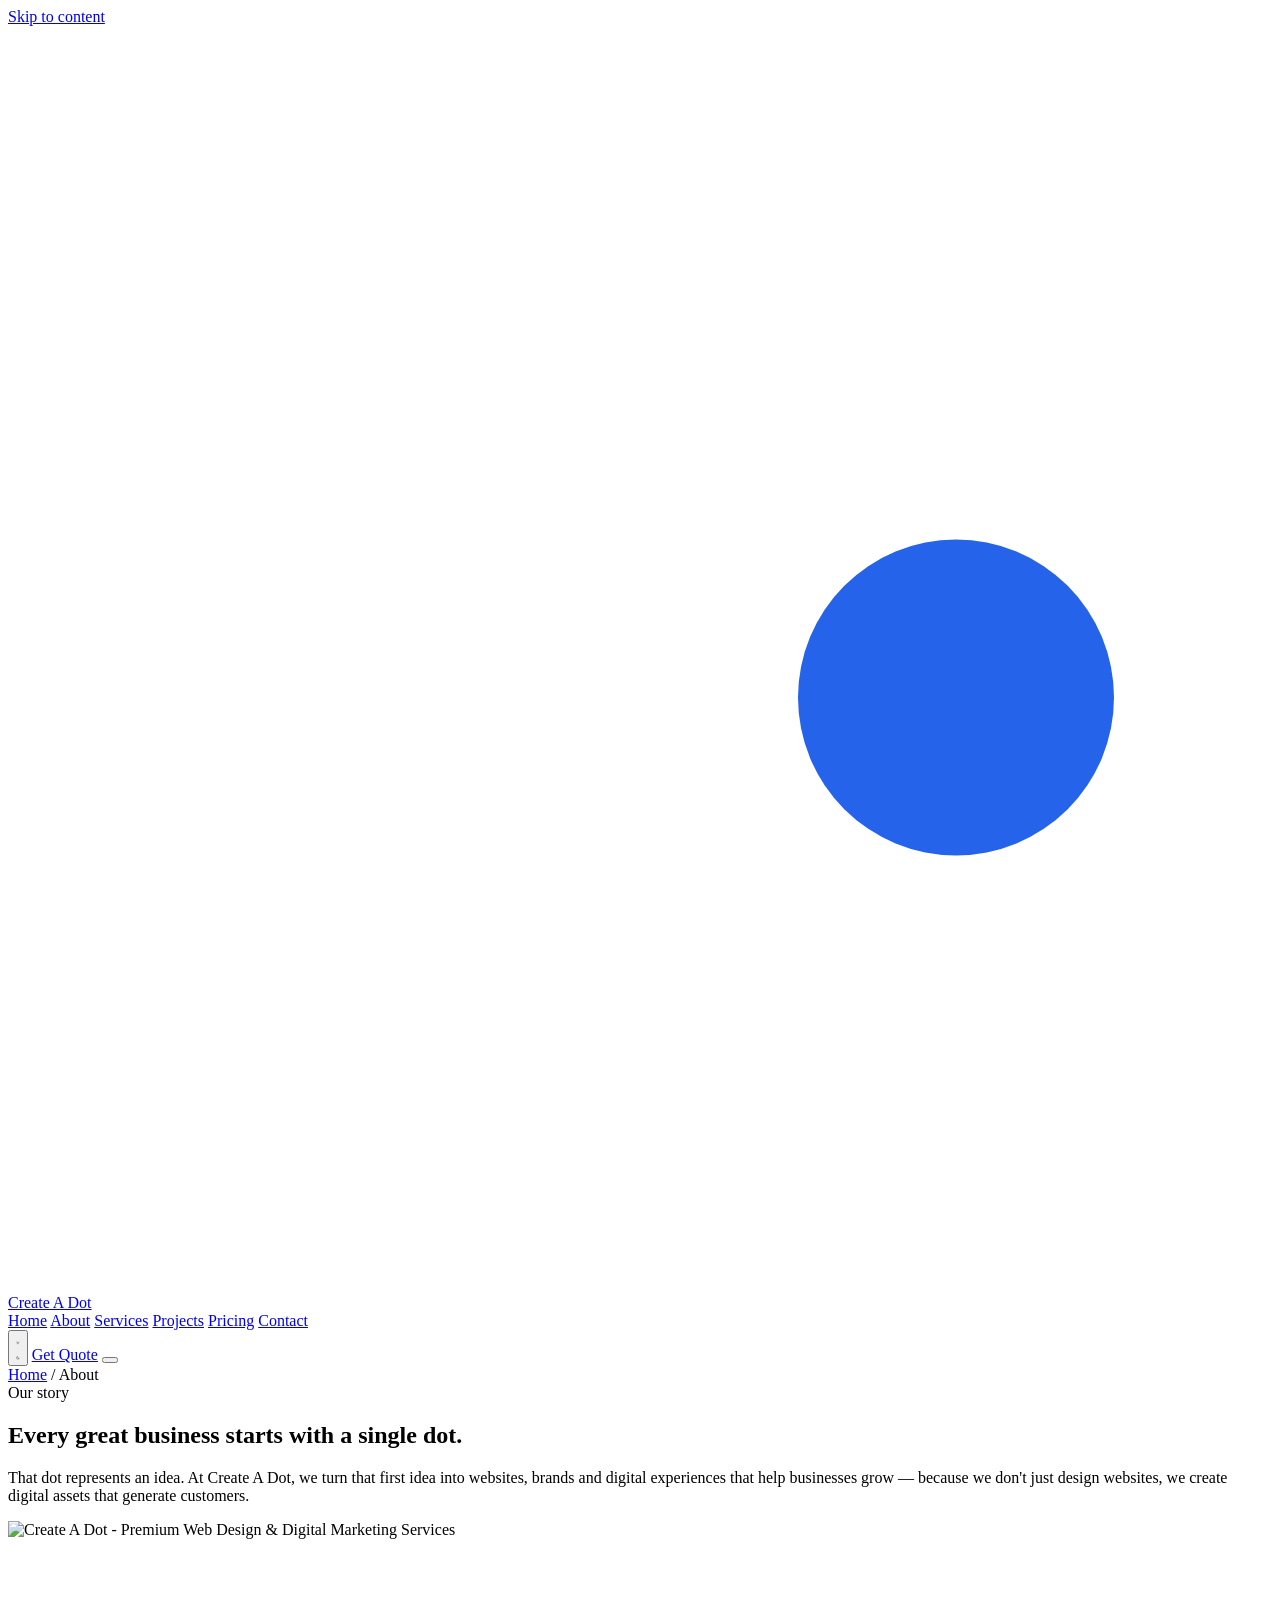
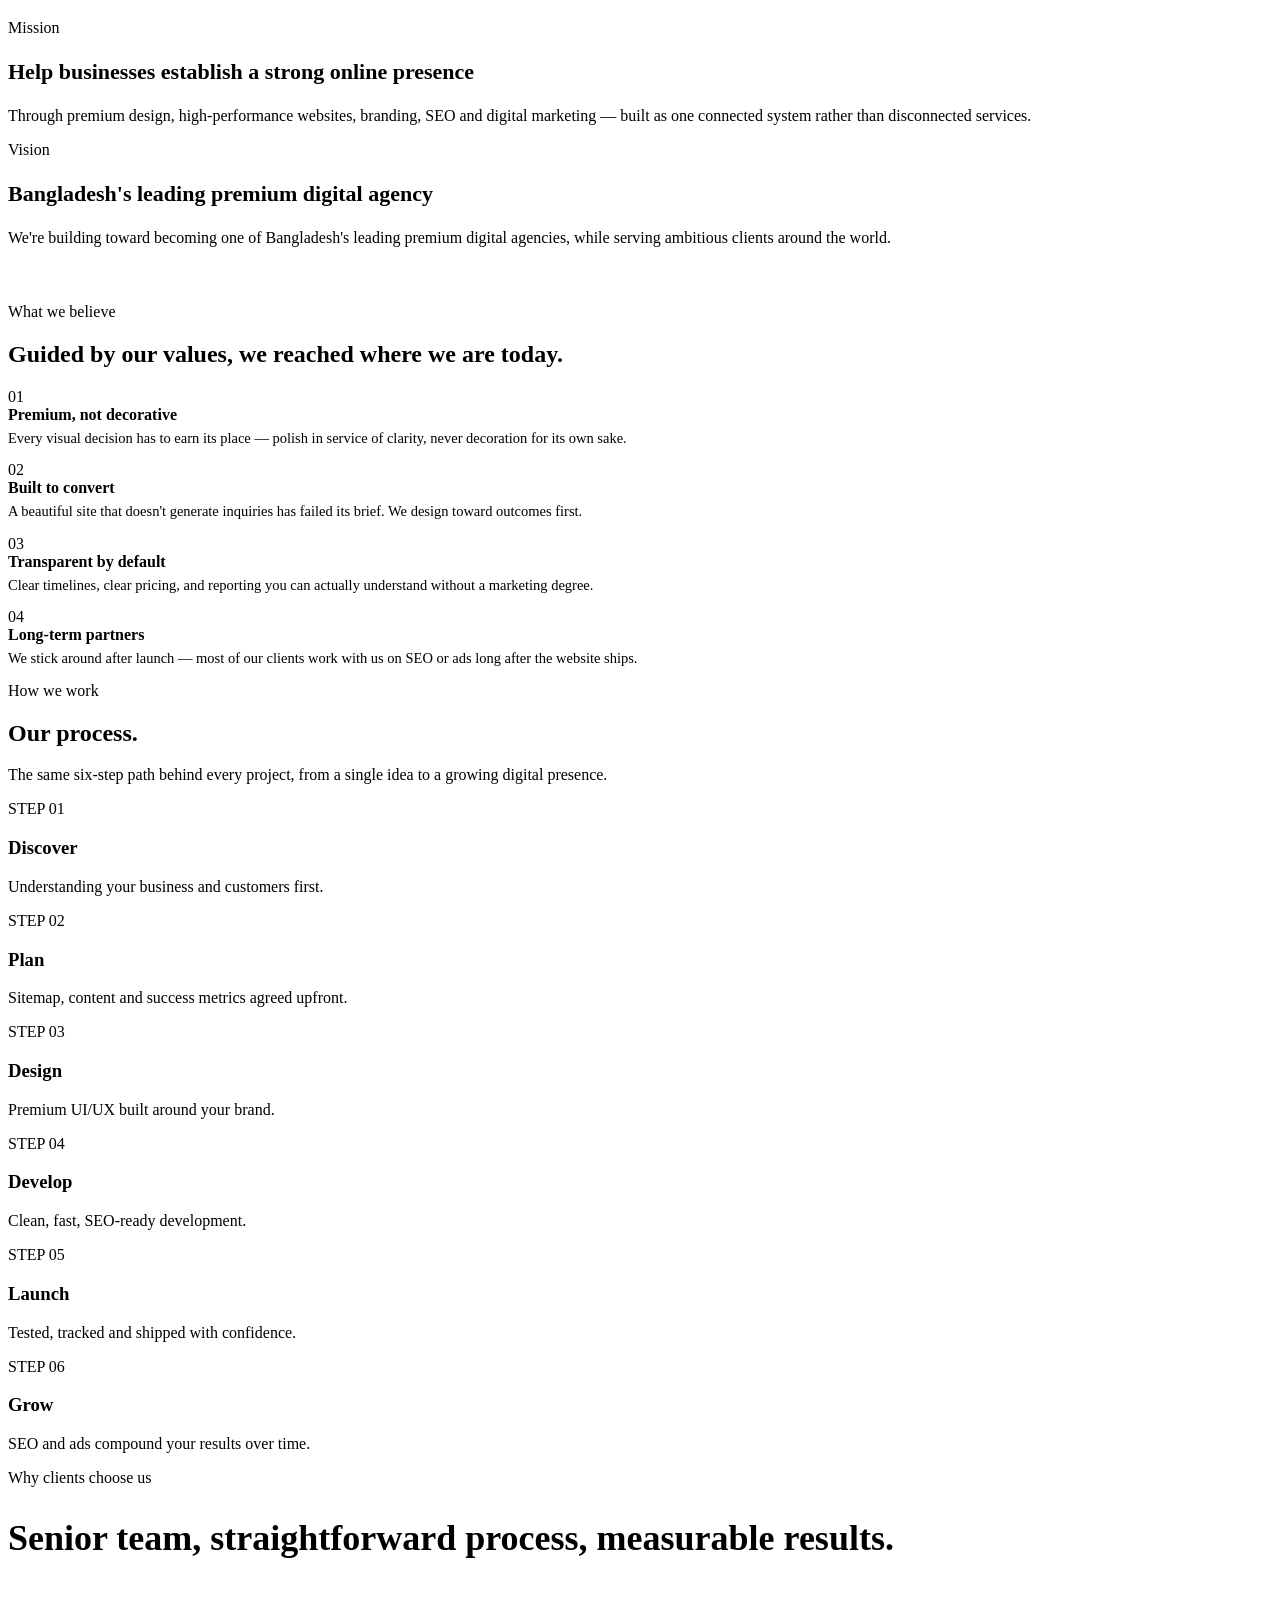
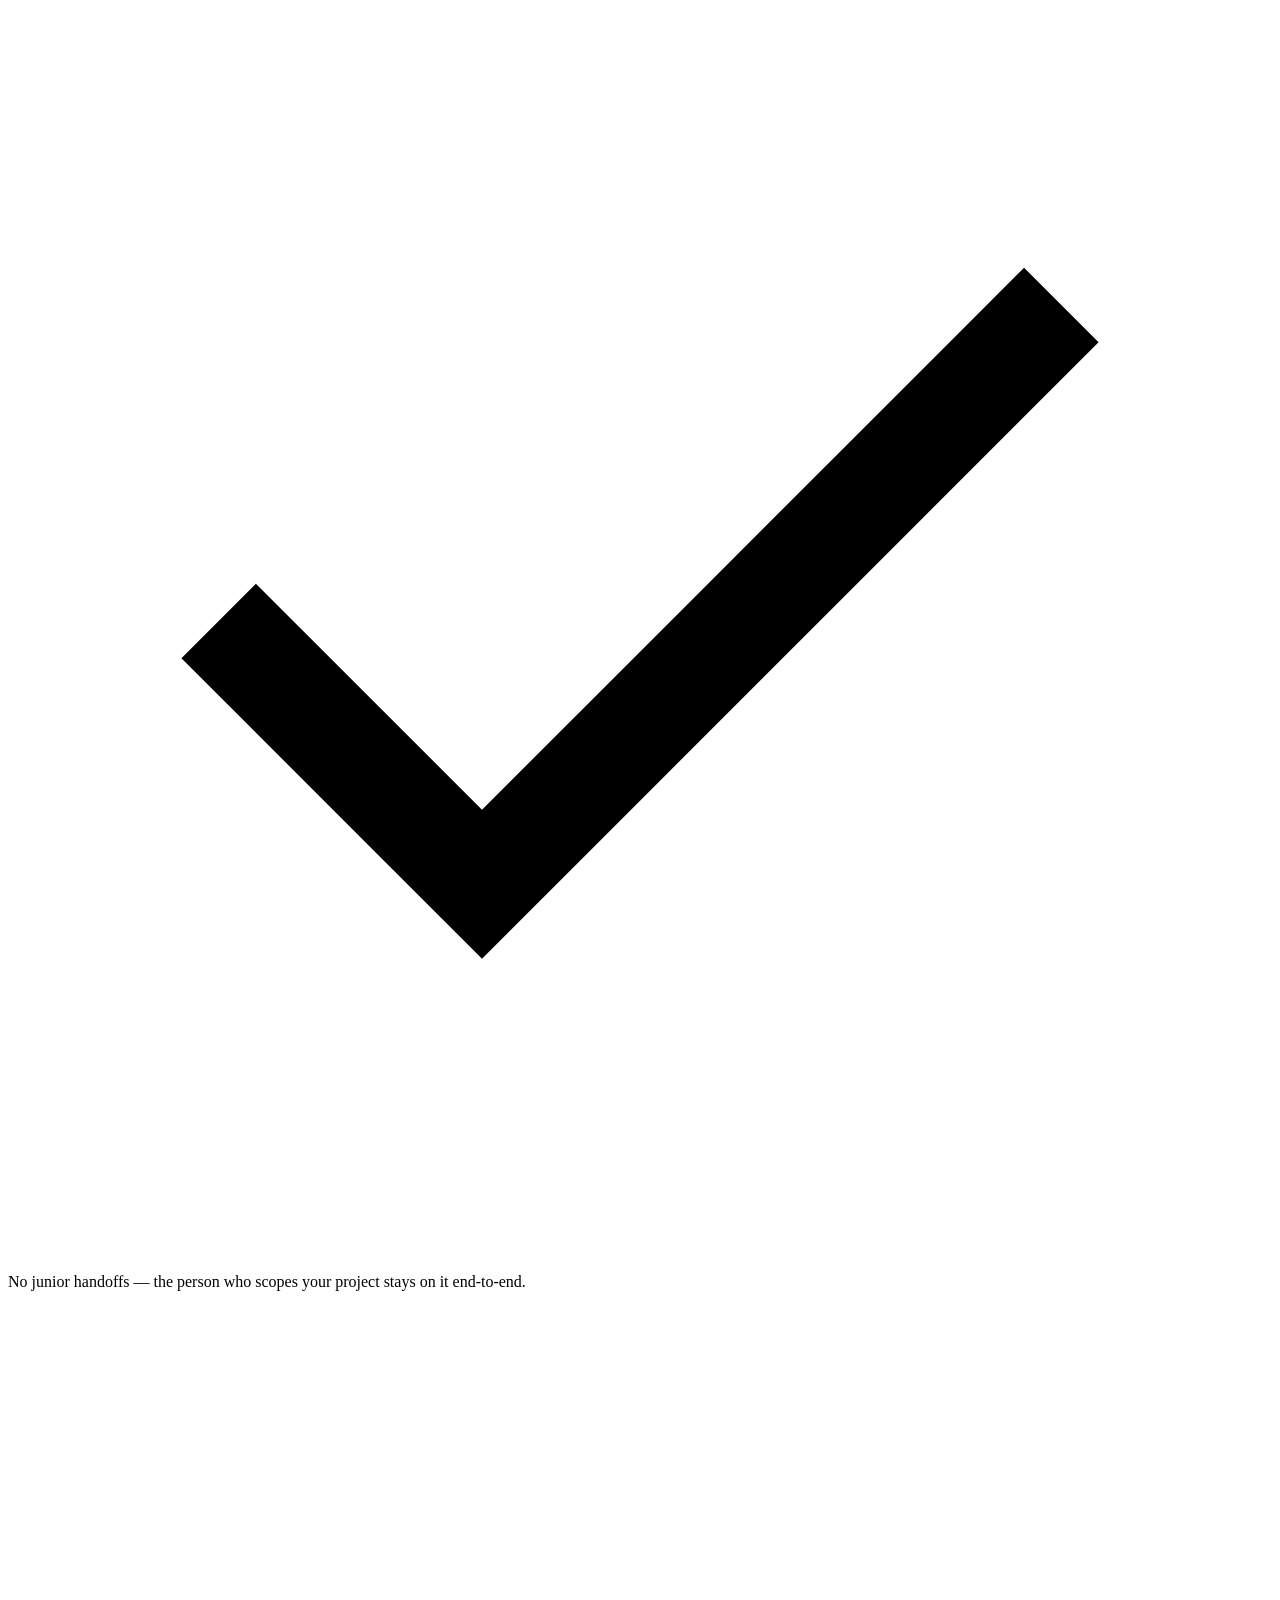
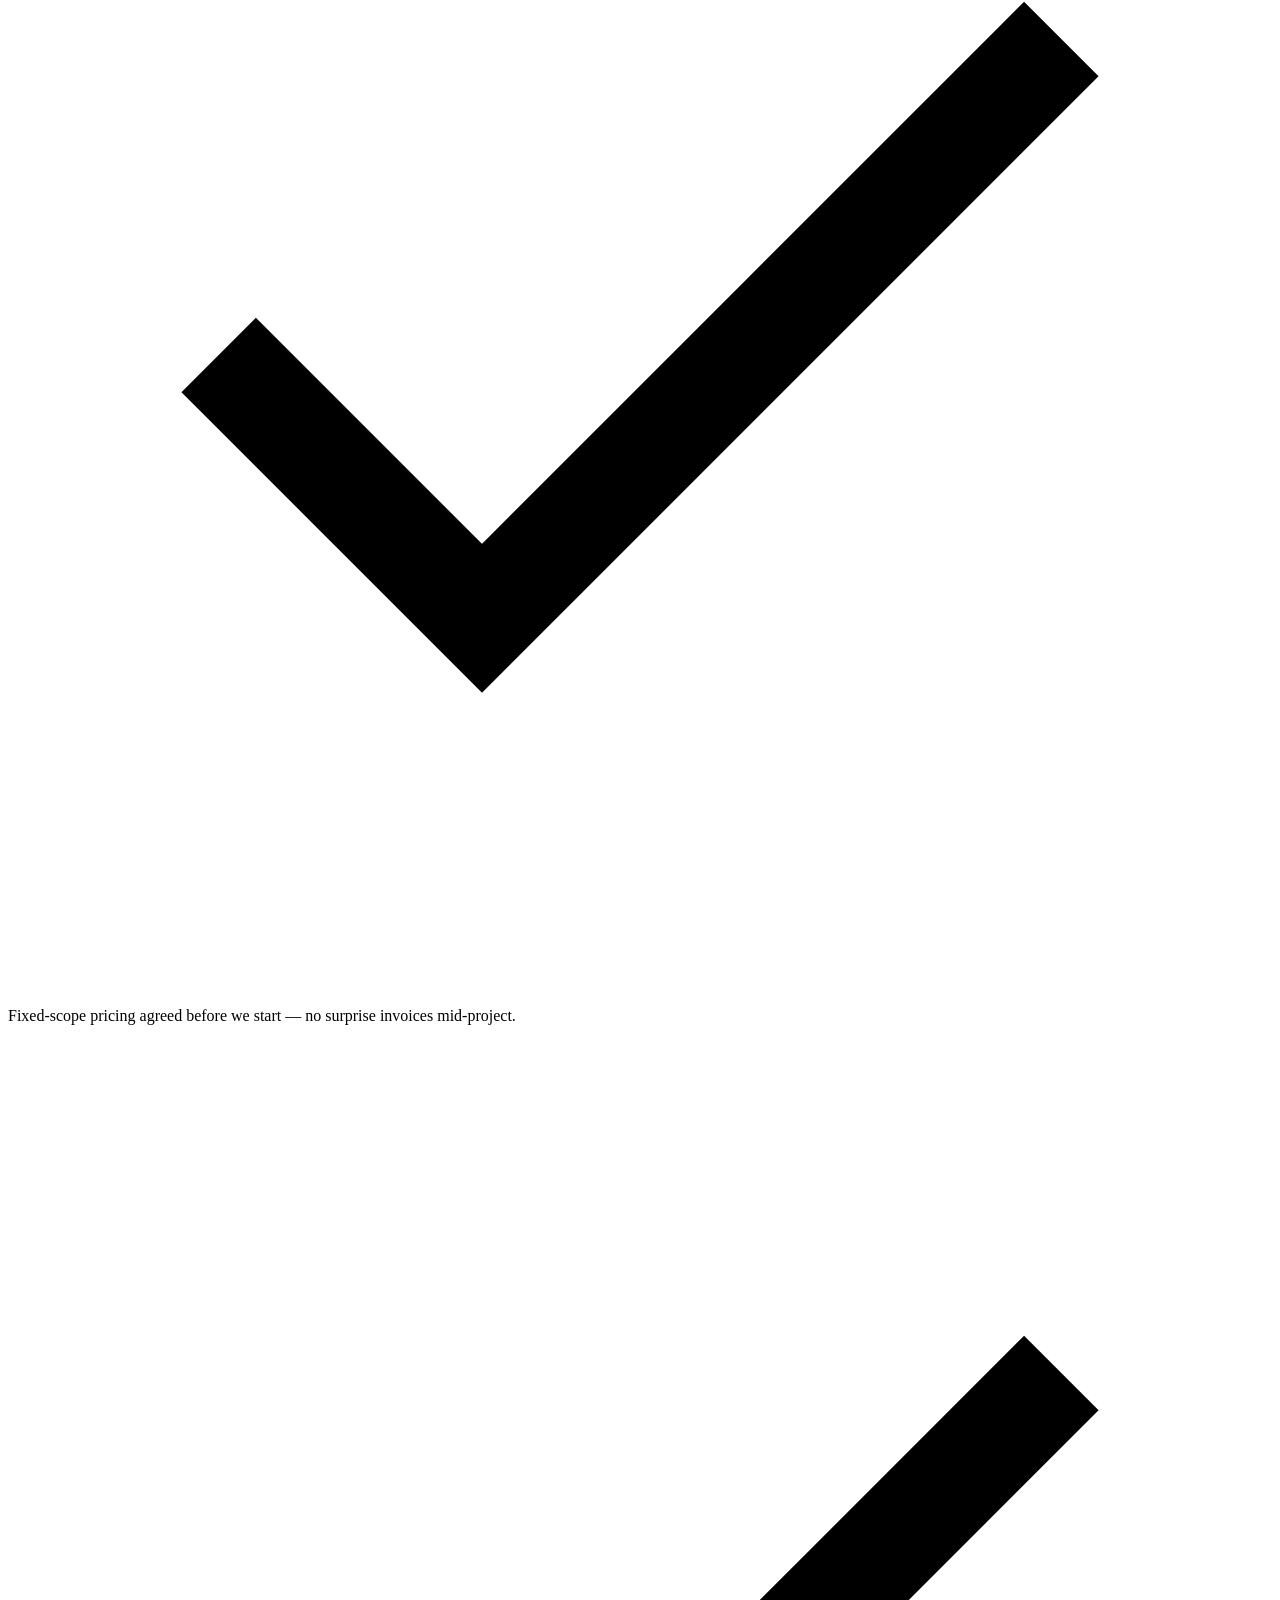
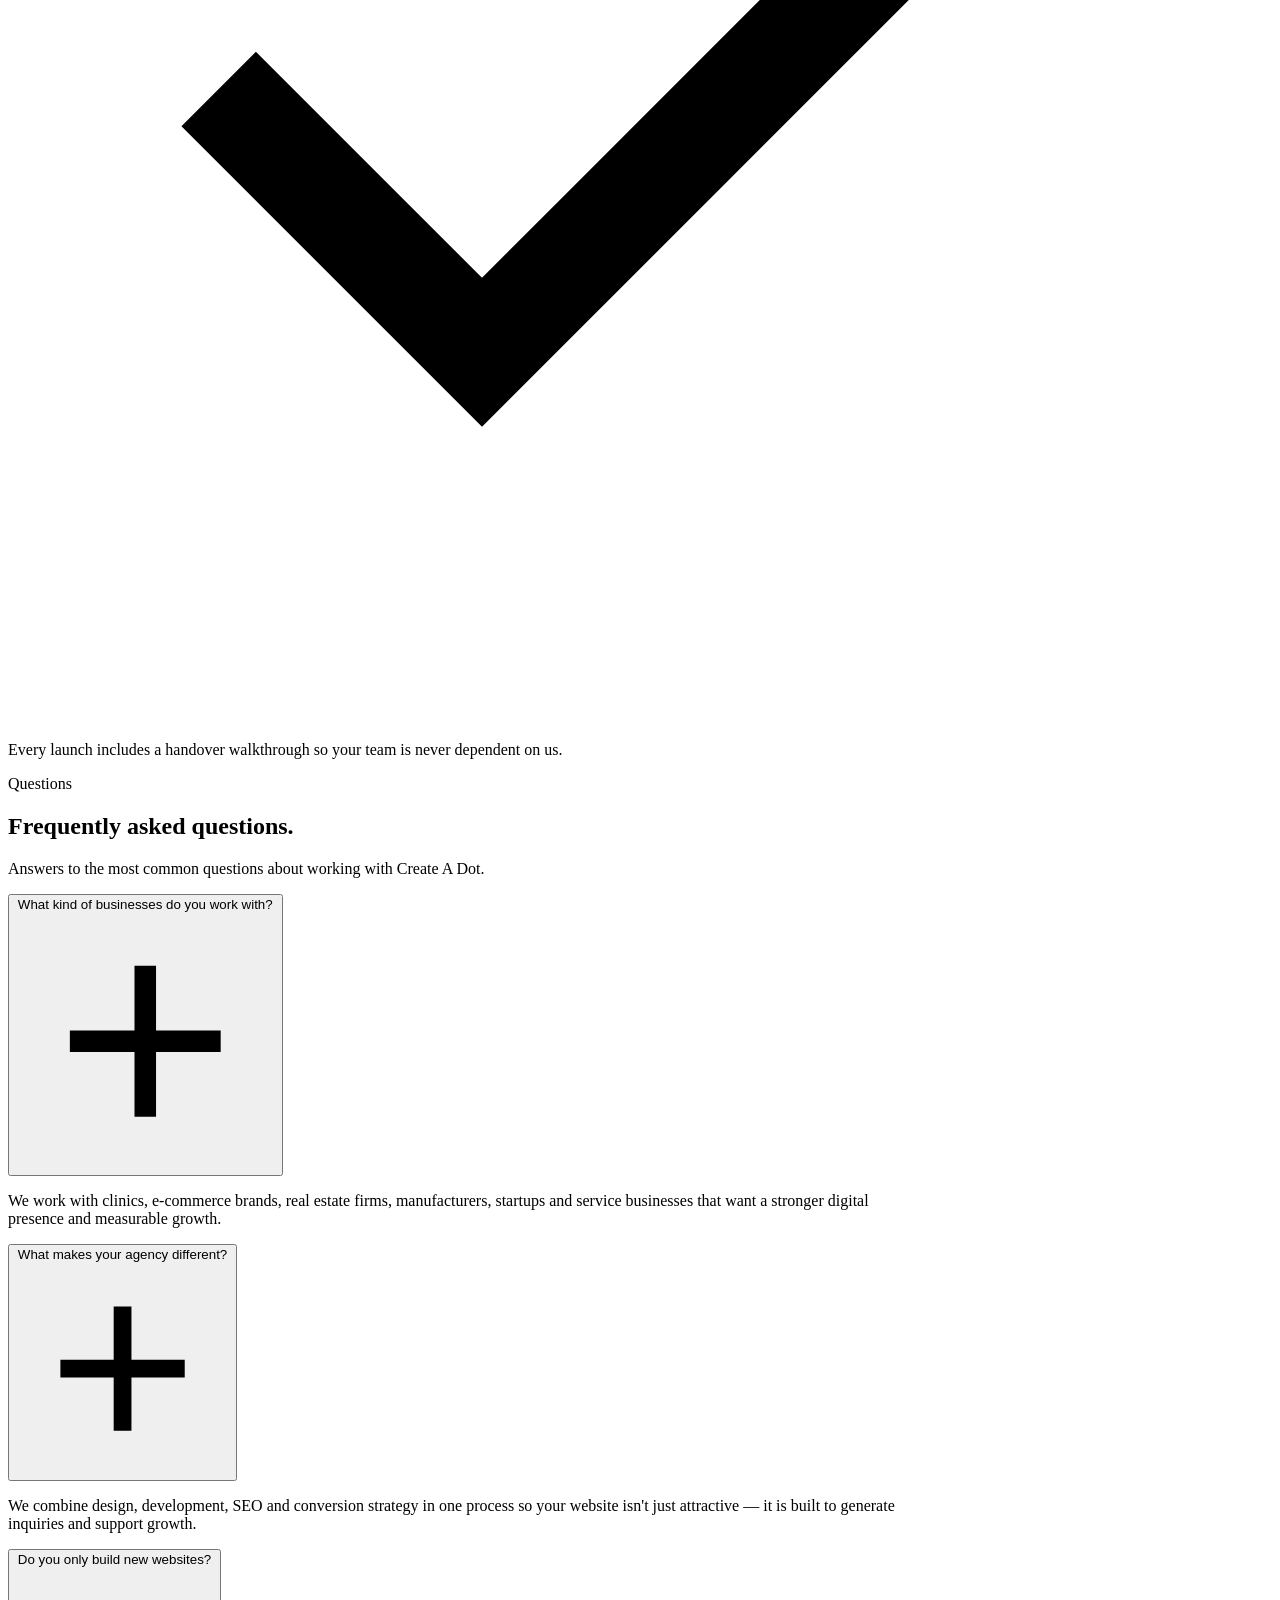
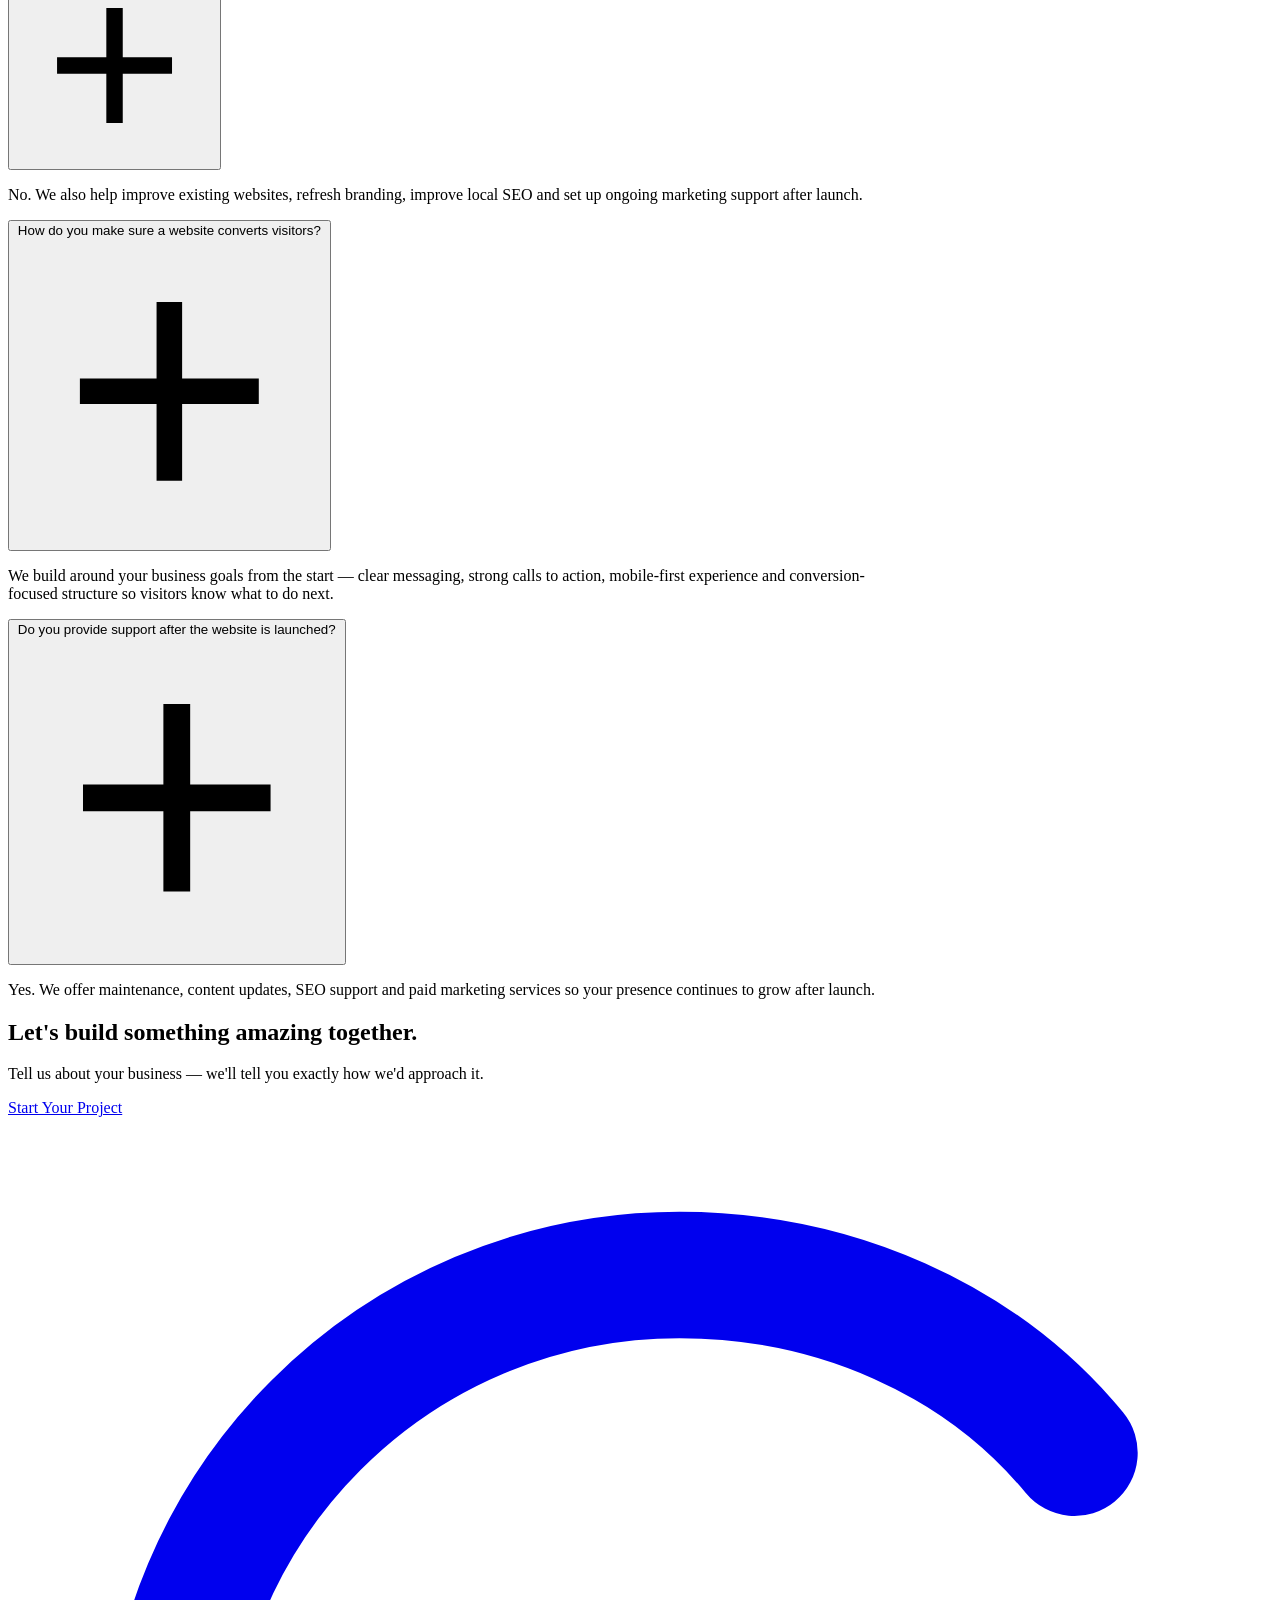
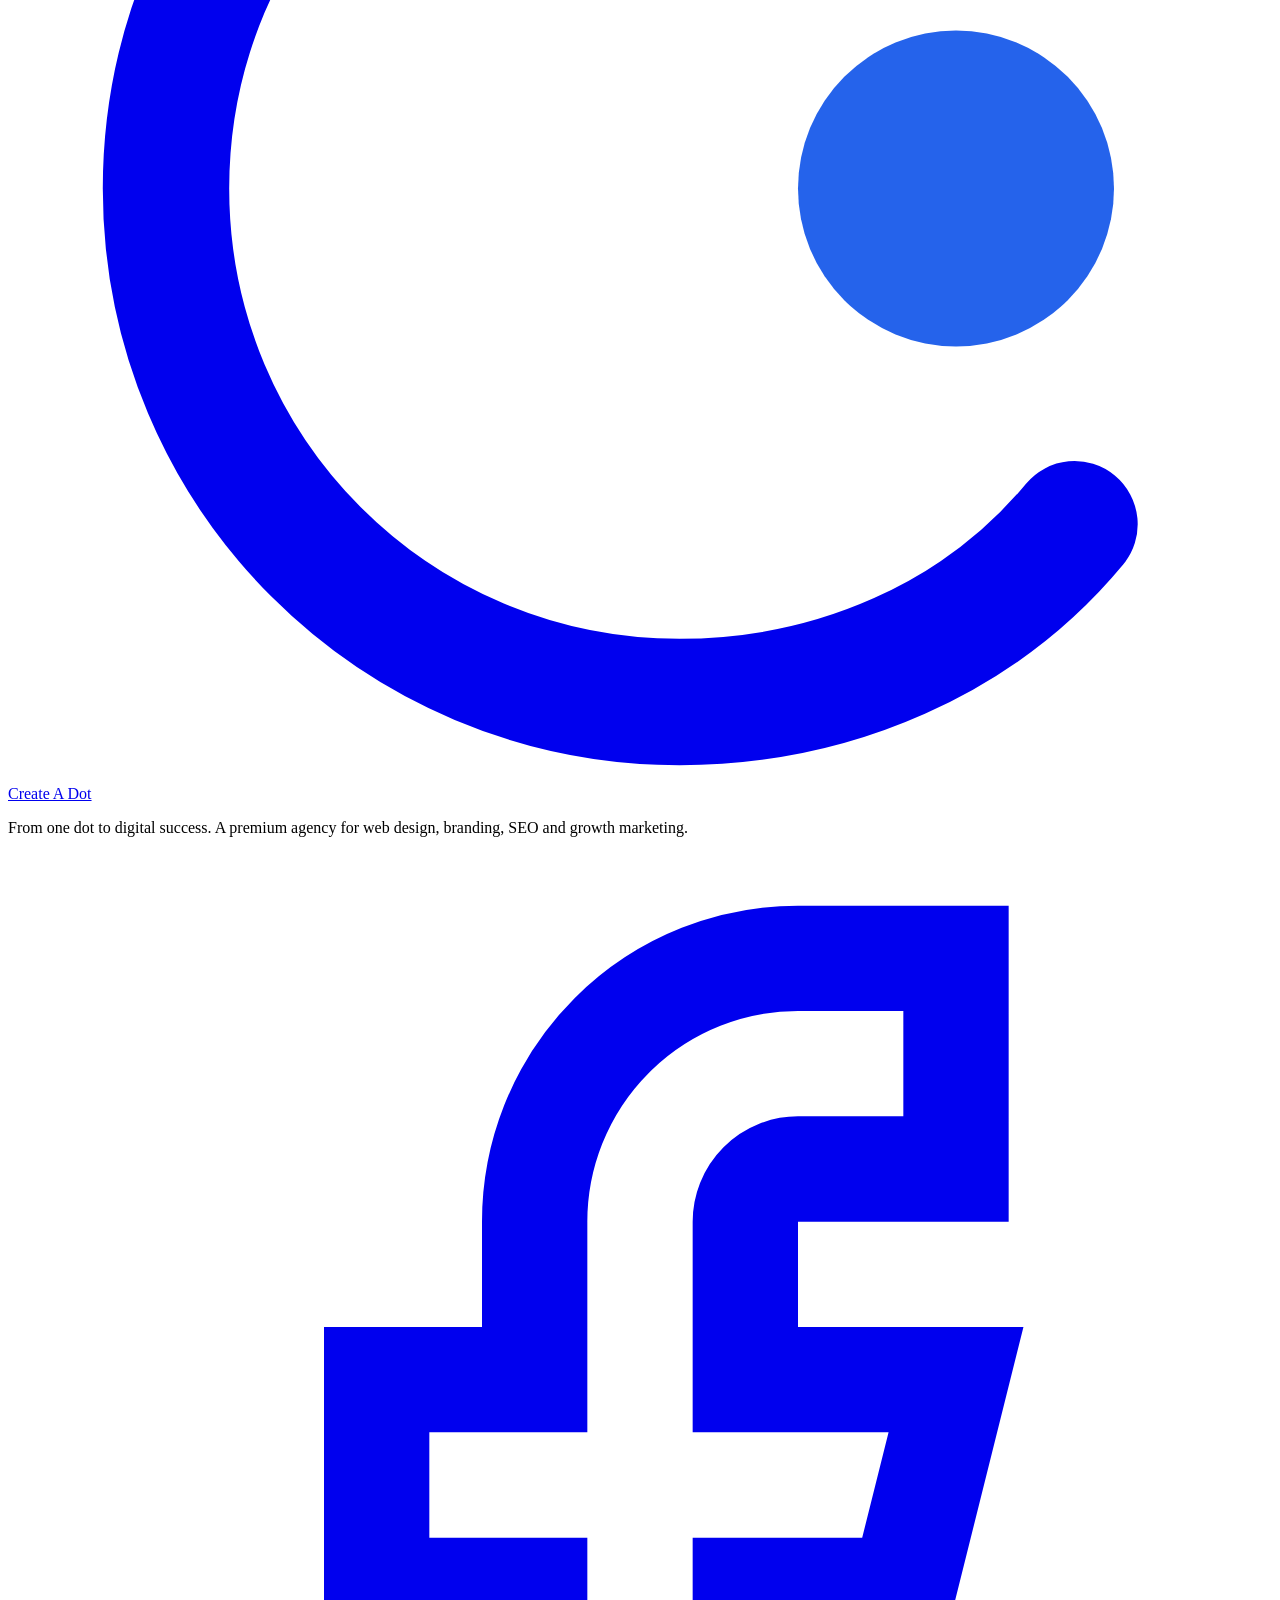
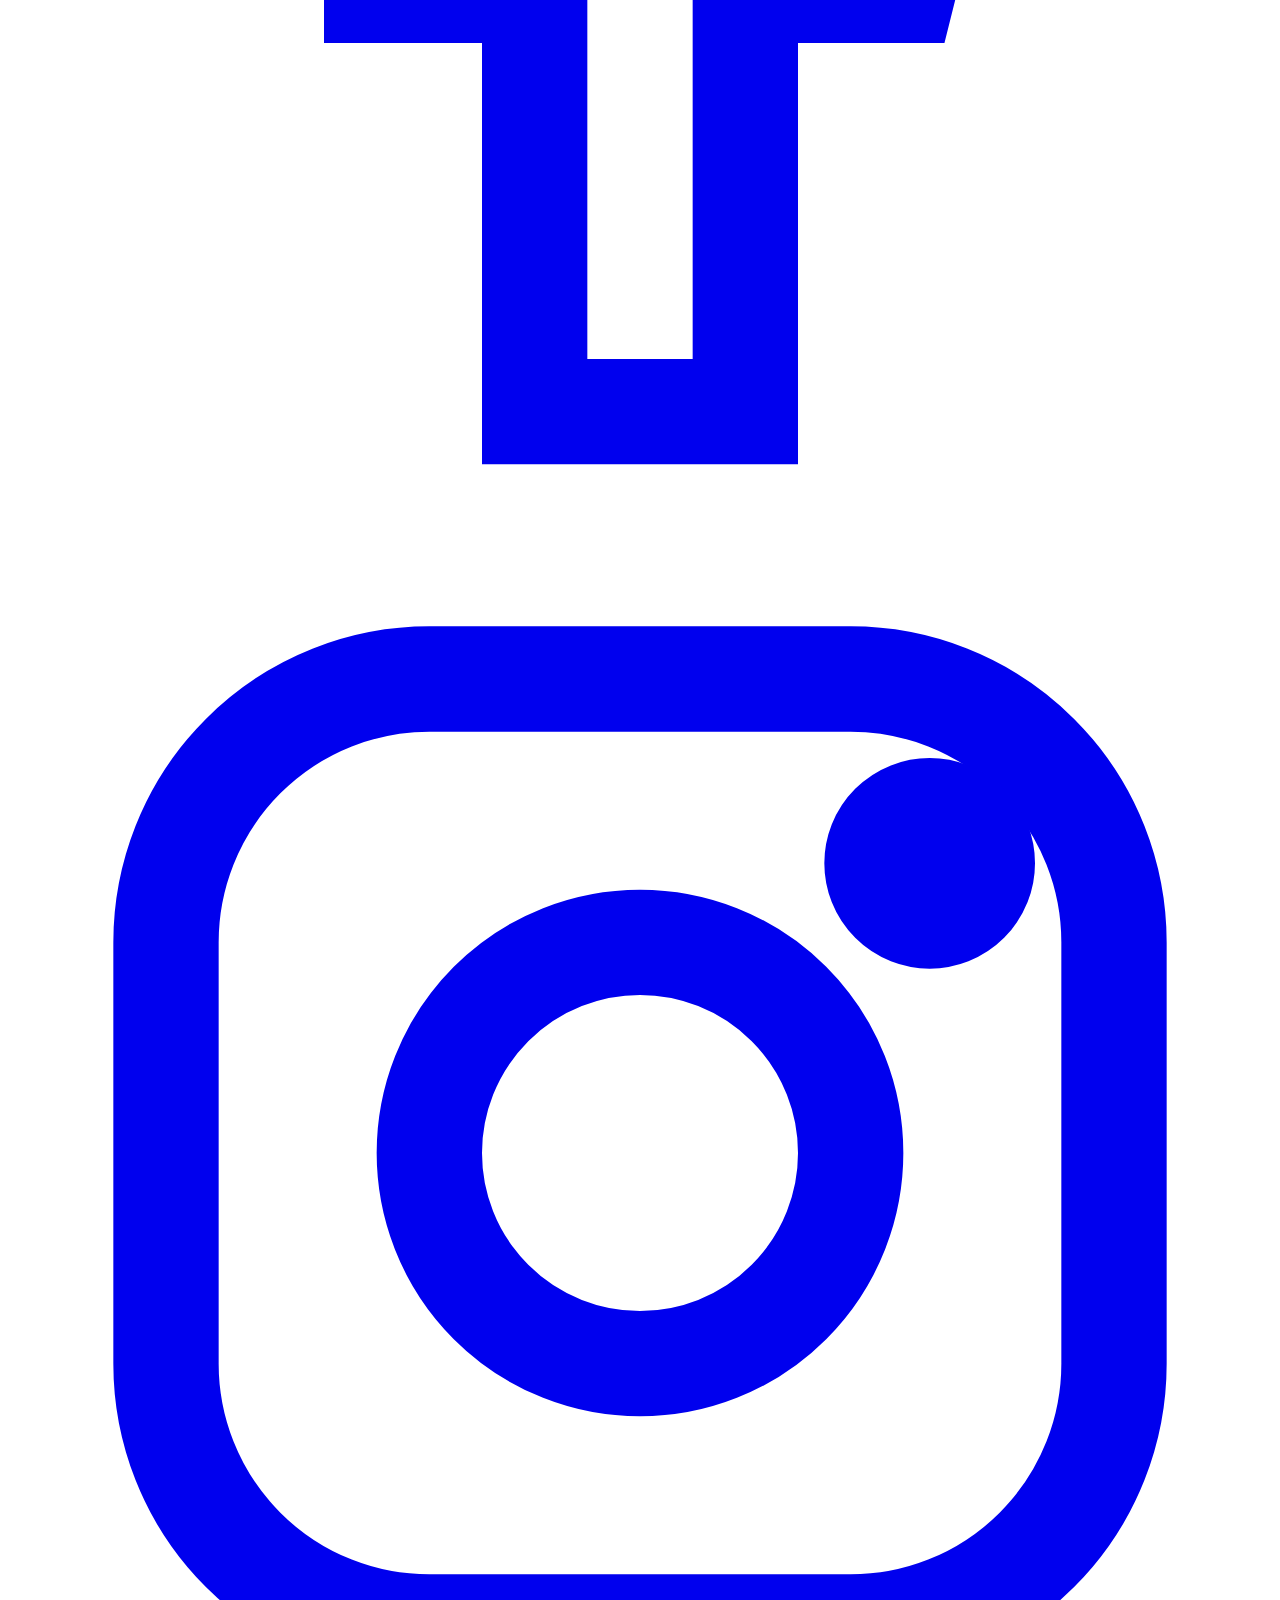
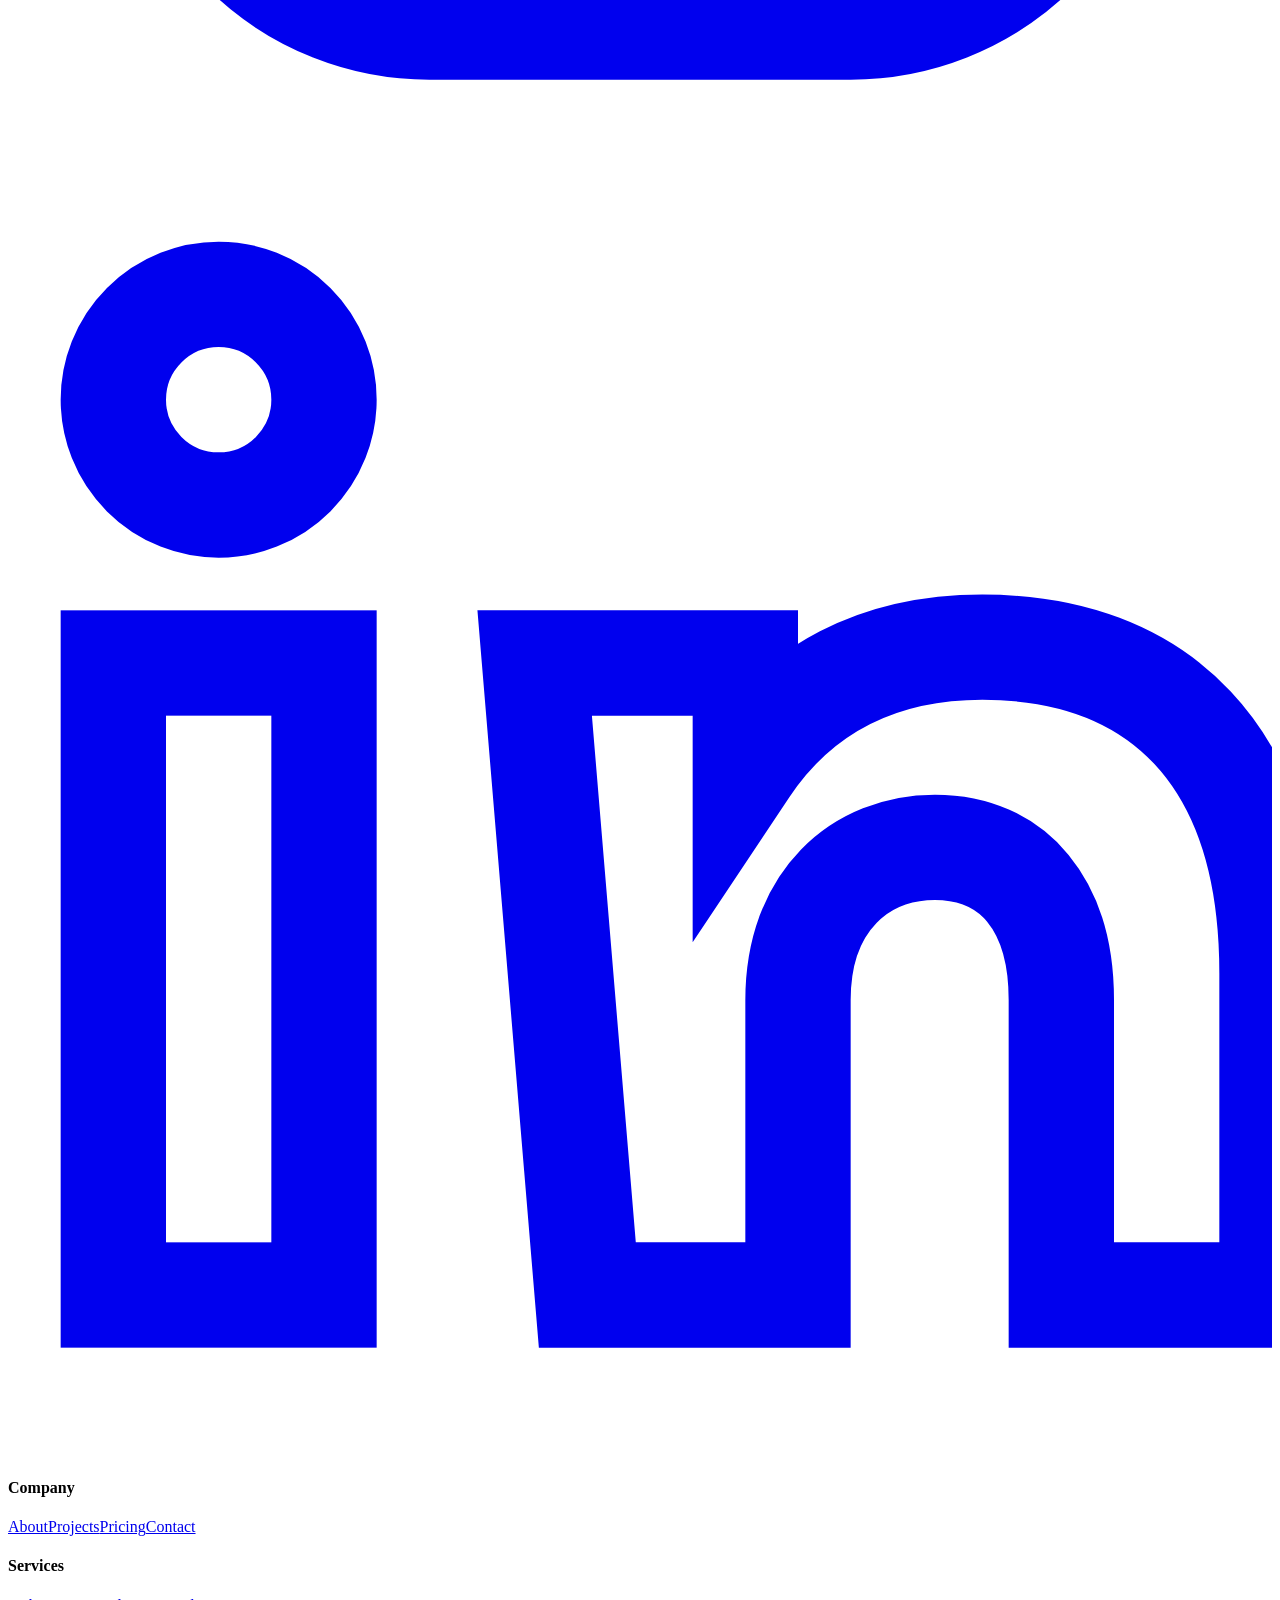
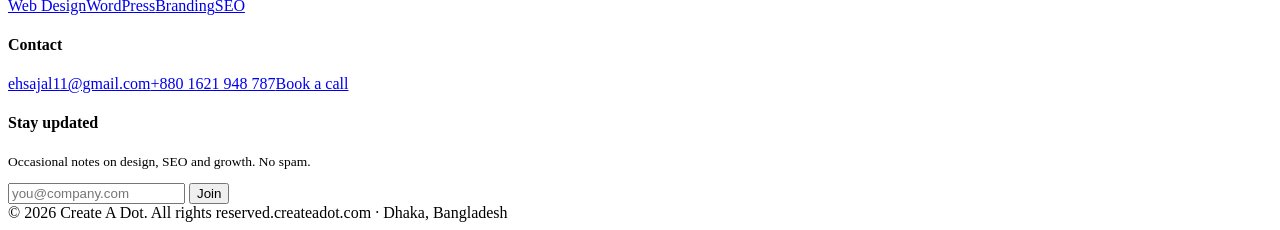
==== about/index.html @ 3727a518 "folder organization" ====
<!DOCTYPE html>
<html lang="en">
<head>

<!-- Google Tag Manager -->
<script>(function(w,d,s,l,i){w[l]=w[l]||[];w[l].push({'gtm.start':
new Date().getTime(),event:'gtm.js'});var f=d.getElementsByTagName(s)[0],
j=d.createElement(s),dl=l!='dataLayer'?'&l='+l:'';j.async=true;j.src=
'https://www.googletagmanager.com/gtm.js?id='+i+dl;f.parentNode.insertBefore(j,f);
})(window,document,'script','dataLayer','GTM-TJ8TQHGM');</script>
<!-- End Google Tag Manager -->

<meta charset="UTF-8">
<title>About Create A Dot | Premium Web Design & Digital Marketing Agency in Dhaka</title>
<meta name="description" content="Learn about Create A Dot, a premium web design and digital marketing agency in Dhaka offering WordPress development, branding, SEO and growth strategy.">
<meta name="keywords" content="web design agency in Dhaka, digital marketing agency, WordPress development, SEO services, branding agency, website design company">
<meta name="author" content="Create A Dot">
<meta name="robots" content="index, follow, max-snippet:-1, max-image-preview:large, max-video-preview:-1">
<meta name="viewport" content="width=device-width, initial-scale=1.0">
<link rel="canonical" href="https://createadot.com/about/">
<meta property="og:title" content="Create A Dot">
<meta property="og:site_name" content="Create A Dot">
<meta property="og:description" content="Website Design & Digital Marketing Agency">
<meta property="og:type" content="website">
<meta property="og:url" content="https://createadot.com/about/">
<meta property="og:image" content="https://createadot.com/img/about-us-hero-image.png">
<meta name="twitter:card" content="summary_large_image">
<meta name="twitter:title" content="About Create A Dot | Premium Web Design & Digital Marketing Agency in Dhaka">
<meta name="twitter:description" content="Create A Dot helps businesses in Dhaka and beyond grow with premium website design, SEO, branding and digital marketing services.">
<meta name="twitter:image" content="https://createadot.com/img/about-us-hero-image.png">
<link rel="preconnect" href="https://fonts.googleapis.com">
<link href="https://fonts.googleapis.com/css2?family=Manrope:wght@400;500;600;700;800&family=JetBrains+Mono:wght@400;500;600;700&display=swap" rel="stylesheet">
<link rel="stylesheet" href="css/style.css">
<link rel="icon" type="image/png" href="favicon.png">

<!-- Google tag (gtag.js) -->
<script async src="https://www.googletagmanager.com/gtag/js?id=G-CE81KQK6TG"></script>
<script>
  window.dataLayer = window.dataLayer || [];
  function gtag(){dataLayer.push(arguments);}
  gtag('js', new Date());

  gtag('config', 'G-CE81KQK6TG');
</script>

<script type="application/ld+json">
{
  "@context": "https://schema.org",
  "@type": "LocalBusiness",
  "name": "Create A Dot",
  "description": "Professional website design and digital marketing services in Dhaka, Bangladesh",
  "url": "https://createadot.com/about/",
  "logo":"https://createadot.com/favicon.png",
  "telephone": "+8801621948787",
  "address": {
    "@type": "PostalAddress",
    "streetAddress": "Dhaka",
    "addressLocality": "Dhaka",
    "addressRegion": "Dhaka",
    "postalCode": "1000",
    "addressCountry": "BD"
  },
  "areaServed": [
    {
      "@type": "City",
      "name": "Dhaka"
    },
    {
      "@type": "Country",
      "name": "Bangladesh"
    },
    {
      "@type": "Country",
      "name": "Worldwide"
    }
  ],
  "priceRange": "৳20000-৳500000",
  "image": "https://createadot.com/img/about-us-hero-image.png",
  "sameAs": [
    "https://www.facebook.com/createadot",
    "https://www.instagram.com/create.a.dot/",
    "https://www.linkedin.com/company/createadot"
  ],
  "service": [
    {
      "@type": "Service",
      "name": "Website Design Services",
      "description": "Professional custom and WordPress website design"
    },
    {
      "@type": "Service",
      "name": "Digital Marketing Services",
      "description": "SEO, Google Ads, and digital strategy"
    },
    {
      "@type": "Service",
      "name": "WordPress Development",
      "description": "Fast, SEO-friendly WordPress website development"
    }
  ]
}
</script>
</head>
<body>

<!-- Google Tag Manager (noscript) -->
<noscript><iframe src="https://www.googletagmanager.com/ns.html?id=GTM-TJ8TQHGM"
height="0" width="0" style="display:none;visibility:hidden"></iframe></noscript>
<!-- End Google Tag Manager (noscript) -->

<a href="#main" class="skip-link">Skip to content</a>

<header class="navbar">
  <div class="container nav-inner">
    <a href="https://createadot.com/" class="brand">
      <svg class="brand-mark" viewBox="0 0 32 32" fill="none" xmlns="http://www.w3.org/2000/svg" aria-hidden="true">
        <path d="M27 8.5C24.6 5.6 20.9 4 17 4 9.8 4 4 9.8 4 17s5.8 13 13 13c3.9 0 7.6-1.6 10-4.5"  stroke-width="3.2" stroke-linecap="round"/>
        <circle cx="24" cy="17" r="4" fill="#2563EB"/>
      </svg>
      Create A Dot
    </a>
    <nav class="nav-links" aria-label="Primary">
      <a href="https://createadot.com/">Home</a>
      <a href="https://createadot.com/about/">About</a>
      <a href="https://createadot.com/services/">Services</a>
      <a href="https://createadot.com/projects/">Projects</a>
      <a href="https://createadot.com/pricing/">Pricing</a>
      <a href="https://createadot.com/contact/">Contact</a>
    </nav>
    <div class="nav-right">
      <button class="theme-toggle" aria-label="Toggle dark mode">
        <svg class="icon-sun" viewBox="0 0 24 24" fill="none" stroke="currentColor" stroke-width="2"><circle cx="12" cy="12" r="4"/><path d="M12 2v2M12 20v2M4.9 4.9l1.4 1.4M17.7 17.7l1.4 1.4M2 12h2M20 12h2M4.9 19.1l1.4-1.4M17.7 6.3l1.4-1.4"/></svg>
        <svg class="icon-moon" viewBox="0 0 24 24" fill="none" stroke="currentColor" stroke-width="2"><path d="M21 12.8A9 9 0 1111.2 3a7 7 0 009.8 9.8z"/></svg>
      </button>
      <a href="https://wa.me/01621948787?text=Hi%2C%20I%20would%20like%20to%20get%20a%20quote%20for%20your%20services." target="_blank" class="btn btn-primary btn-sm">Get Quote</a>
      <button class="nav-toggle" aria-label="Menu" aria-expanded="false"><span></span></button>
    </div>
  </div>
</header>

<main id="main">

  <!-- ============ HERO ============ -->
  <section class="hero">
    <div class="container hero-grid">
      <div class="reveal">
        <div class="breadcrumb reveal"><a href="https://createadot.com/">Home</a> / About</div>
        <span class="eyebrow">Our story</span>
        <h1 class="mt-16">Every great business starts with <span style="color: var(--blue);">a single dot.</span></h1>
        <p class="lede">That dot represents an idea. At Create A Dot, we turn that first idea into websites, brands and digital experiences that help businesses grow — because we don't just design websites, we create digital assets that generate customers.</p>

        
        <!--<div class="hero-cta">
          <a href="https://createadot.com/contact/" class="btn btn-primary">Get Free Consultation</a>
          <a href="https://createadot.com/projects/" class="btn btn-outline">View Portfolio</a>
        </div>-->
        <!--<p class="hero-note">// 60+ projects shipped · avg. project value ৳20,000–৳50,000+</p>-->
      </div>
      <div class="reveal dot-hero-canvas">
        <img src="img/about-us-hero-image.png" alt="Create A Dot - Premium Web Design & Digital Marketing Services" loading="lazy">
      </div>
    </div>
  </section>


  <section class="section" style="background: var(--gray-light); padding: 40px 0; border-radius: var(--radius-md); margin-top: 40px;">
    <div class="container">
      <div class="grid grid-2" style="gap:40px;">
        <div class="card reveal">
          <span class="eyebrow">Mission</span>
          <h3 class="mt-16" style="font-size:22px;">Help businesses establish a strong online presence</h3>
          <p class="mt-16">Through premium design, high-performance websites, branding, SEO and digital marketing — built as one connected system rather than disconnected services.</p>
        </div>
        <div class="card reveal">
          <span class="eyebrow">Vision</span>
          <h3 class="mt-16" style="font-size:22px;">Bangladesh's leading premium digital agency</h3>
          <p class="mt-16">We're building toward becoming one of Bangladesh's leading premium digital agencies, while serving ambitious clients around the world.</p>
        </div>
      </div>
    </div>
  </section>

  <section class="section">
    <div class="container">
      <div class="grid grid-2" style="gap:50px; align-items:center;">
      <div class="section-head reveal">
        <span class="eyebrow">What we believe</span>
        <h2>Guided by our values, we reached where we are today.</h2>
      </div>
      <div class="reveal">
        <div class="value-row"><span class="value-num">01</span><div><h4 style="margin:0; font-size:16px;">Premium, not decorative</h4><p style="margin-top:6px; color:var(--text-soft); font-size:14.5px;">Every visual decision has to earn its place — polish in service of clarity, never decoration for its own sake.</p></div></div>
        <div class="value-row"><span class="value-num">02</span><div><h4 style="margin:0; font-size:16px;">Built to convert</h4><p style="margin-top:6px; color:var(--text-soft); font-size:14.5px;">A beautiful site that doesn't generate inquiries has failed its brief. We design toward outcomes first.</p></div></div>
        <div class="value-row"><span class="value-num">03</span><div><h4 style="margin:0; font-size:16px;">Transparent by default</h4><p style="margin-top:6px; color:var(--text-soft); font-size:14.5px;">Clear timelines, clear pricing, and reporting you can actually understand without a marketing degree.</p></div></div>
        <div class="value-row"><span class="value-num">04</span><div><h4 style="margin:0; font-size:16px;">Long-term partners</h4><p style="margin-top:6px; color:var(--text-soft); font-size:14.5px;">We stick around after launch — most of our clients work with us on SEO or ads long after the website ships.</p></div></div>
      </div>
      </div>
    </div>
  </section>

  <section class="section">
    <div class="container">
      <div class="section-head center reveal">
        <span class="eyebrow">How we work</span>
        <h2>Our process.</h2>
        <p>The same six-step path behind every project, from a single idea to a growing digital presence.</p>
      </div>
      <div class="dotpath reveal">
        <div class="dotpath-row">
          <div class="dotpath-step"><span class="dotpath-dot"></span><span class="step-tag">STEP 01</span><h3>Discover</h3><p>Understanding your business and customers first.</p></div>
          <div class="dotpath-step"><span class="dotpath-dot"></span><span class="step-tag">STEP 02</span><h3>Plan</h3><p>Sitemap, content and success metrics agreed upfront.</p></div>
          <div class="dotpath-step"><span class="dotpath-dot"></span><span class="step-tag">STEP 03</span><h3>Design</h3><p>Premium UI/UX built around your brand.</p></div>
          <div class="dotpath-step"><span class="dotpath-dot"></span><span class="step-tag">STEP 04</span><h3>Develop</h3><p>Clean, fast, SEO-ready development.</p></div>
          <div class="dotpath-step"><span class="dotpath-dot"></span><span class="step-tag">STEP 05</span><h3>Launch</h3><p>Tested, tracked and shipped with confidence.</p></div>
          <div class="dotpath-step"><span class="dotpath-dot"></span><span class="step-tag">STEP 06</span><h3>Grow</h3><p>SEO and ads compound your results over time.</p></div>
        </div>
      </div>
    </div>
  </section>

  <section class="section section-alt">
    <div class="container">
      <div class="grid grid-2" style="gap:50px; align-items:center;">
        <div class="reveal">
          <span class="eyebrow">Why clients choose us</span>
          <h2 class="mt-16" style="font-size:clamp(26px,4vw,36px);">Senior team, straightforward process, measurable results.</h2>
        </div>
        <div class="reveal" style="display:flex; flex-direction:column; gap:16px;">
          <div class="flex gap-16" style="align-items:flex-start;"><div class="card-icon" style="margin-bottom:0;"><svg viewBox="0 0 24 24" fill="none" stroke="currentColor" stroke-width="2"><path d="M20 6L9 17l-5-5"/></svg></div><p>No junior handoffs — the person who scopes your project stays on it end-to-end.</p></div>
          <div class="flex gap-16" style="align-items:flex-start;"><div class="card-icon" style="margin-bottom:0;"><svg viewBox="0 0 24 24" fill="none" stroke="currentColor" stroke-width="2"><path d="M20 6L9 17l-5-5"/></svg></div><p>Fixed-scope pricing agreed before we start — no surprise invoices mid-project.</p></div>
          <div class="flex gap-16" style="align-items:flex-start;"><div class="card-icon" style="margin-bottom:0;"><svg viewBox="0 0 24 24" fill="none" stroke="currentColor" stroke-width="2"><path d="M20 6L9 17l-5-5"/></svg></div><p>Every launch includes a handover walkthrough so your team is never dependent on us.</p></div>
        </div>
      </div>
    </div>
  </section>

  <section class="section">
    <div class="container">
      <div class="section-head reveal">
        <span class="eyebrow">Questions</span>
        <h2>Frequently asked questions.</h2>
        <p>Answers to the most common questions about working with Create A Dot.</p>
      </div>

      <div class="reveal" style="max-width:900px;">
        <div class="faq-item">
          <button class="faq-q">What kind of businesses do you work with? <svg viewBox="0 0 24 24" fill="none" stroke="currentColor" stroke-width="2"><path d="M12 5v14M5 12h14"/></svg></button>
          <div class="faq-a"><p>We work with clinics, e-commerce brands, real estate firms, manufacturers, startups and service businesses that want a stronger digital presence and measurable growth.</p></div>
        </div>

        <div class="faq-item">
          <button class="faq-q">What makes your agency different? <svg viewBox="0 0 24 24" fill="none" stroke="currentColor" stroke-width="2"><path d="M12 5v14M5 12h14"/></svg></button>
          <div class="faq-a"><p>We combine design, development, SEO and conversion strategy in one process so your website isn't just attractive — it is built to generate inquiries and support growth.</p></div>
        </div>

        <div class="faq-item">
          <button class="faq-q">Do you only build new websites? <svg viewBox="0 0 24 24" fill="none" stroke="currentColor" stroke-width="2"><path d="M12 5v14M5 12h14"/></svg></button>
          <div class="faq-a"><p>No. We also help improve existing websites, refresh branding, improve local SEO and set up ongoing marketing support after launch.</p></div>
        </div>

        <div class="faq-item">
          <button class="faq-q">How do you make sure a website converts visitors? <svg viewBox="0 0 24 24" fill="none" stroke="currentColor" stroke-width="2"><path d="M12 5v14M5 12h14"/></svg></button>
          <div class="faq-a"><p>We build around your business goals from the start — clear messaging, strong calls to action, mobile-first experience and conversion-focused structure so visitors know what to do next.</p></div>
        </div>

        <div class="faq-item">
          <button class="faq-q">Do you provide support after the website is launched? <svg viewBox="0 0 24 24" fill="none" stroke="currentColor" stroke-width="2"><path d="M12 5v14M5 12h14"/></svg></button>
          <div class="faq-a"><p>Yes. We offer maintenance, content updates, SEO support and paid marketing services so your presence continues to grow after launch.</p></div>
        </div>
      </div>
    </div>
  </section>

  <section class="section-tight">
    <div class="container">
      <div class="cta-band reveal">
        <div class="cta-glow" aria-hidden="true"></div>
        <h2>Let's build something amazing together.</h2>
        <p>Tell us about your business — we'll tell you exactly how we'd approach it.</p>
        <div class="hero-cta"><a href="https://createadot.com/contact/" class="btn btn-cyan">Start Your Project</a></div>
      </div>
    </div>
  </section>

</main>

<footer>
  <div class="container">
    <div class="footer-grid">
      <div class="footer-brand">
        <a href="https://createadot.com/" class="brand">
          <svg class="brand-mark" viewBox="0 0 32 32" fill="none" xmlns="http://www.w3.org/2000/svg" aria-hidden="true">
            <path d="M27 8.5C24.6 5.6 20.9 4 17 4 9.8 4 4 9.8 4 17s5.8 13 13 13c3.9 0 7.6-1.6 10-4.5" stroke="currentColor" stroke-width="3.2" stroke-linecap="round"/>
            <circle cx="24" cy="17" r="4" fill="#2563EB"/>
          </svg>
          Create A Dot
        </a>
        <p>From one dot to digital success. A premium agency for web design, branding, SEO and growth marketing.</p>
        <div class="footer-social">
          <a href="https://www.facebook.com/CreateADot/" target="_blank" aria-label="Facebook"><svg viewBox="0 0 24 24" fill="none" stroke="currentColor" stroke-width="2"><path d="M18 2h-3a5 5 0 00-5 5v3H7v4h3v8h4v-8h3l1-4h-4V7a1 1 0 011-1h3z"/></svg></a>
          <a href="https://www.instagram.com/create.a.dot/" aria-label="Instagram"><svg viewBox="0 0 24 24" fill="none" stroke="currentColor" stroke-width="2"><rect x="3" y="3" width="18" height="18" rx="5"/><circle cx="12" cy="12" r="4"/><circle cx="17.5" cy="6.5" r="1"/></svg></a>
          <a href="https://www.linkedin.com/company/createadot" aria-label="LinkedIn"><svg viewBox="0 0 24 24" fill="none" stroke="currentColor" stroke-width="2"><rect x="2" y="9" width="4" height="12"/><circle cx="4" cy="4" r="2"/><path d="M10 9h4v2c1-1.5 2.5-2.3 4.5-2.3 3.3 0 5.5 2 5.5 6.2V21h-4v-5.6c0-1.8-.9-2.9-2.4-2.9-1.4 0-2.6 1-2.6 2.9V21h-4z"/></svg></a>
        </div>
      </div>
      <div class="footer-col"><h4>Company</h4><a href="https://createadot.com/about/">About</a><a href="https://createadot.com/projects/">Projects</a><a href="https://createadot.com/pricing/">Pricing</a><a href="https://createadot.com/contact/">Contact</a></div>
      <div class="footer-col"><h4>Services</h4><a href="https://createadot.com/services/#web-design">Web Design</a><a href="https://createadot.com/services/#wordpress">WordPress</a><a href="https://createadot.com/services/#branding">Branding</a><a href="https://createadot.com/services/#seo">SEO</a></div>
      <div class="footer-col"><h4>Contact</h4><a href="mailto:ehsajal11@gmail.com">ehsajal11@gmail.com</a><a href="tel:+8801621948787">+880 1621 948 787</a><a href="https://createadot.com/contact/">Book a call</a></div>
      <div class="footer-col">
        <h4>Stay updated</h4>
        <p style="font-size:13.5px; color:var(--text-soft);">Occasional notes on design, SEO and growth. No spam.</p>
        <form class="footer-newsletter" data-fake-submit>
          <input type="email" required placeholder="you@company.com" aria-label="Email address">
          <button type="submit" class="btn btn-primary btn-sm">Join</button>
        </form>
      </div>
    </div>
    <div class="footer-bottom"><span>© 2026 Create A Dot. All rights reserved.</span><span>createadot.com · Dhaka, Bangladesh</span></div>
  </div>
</footer>

<script src="js/main.js"></script>
</body>
</html>
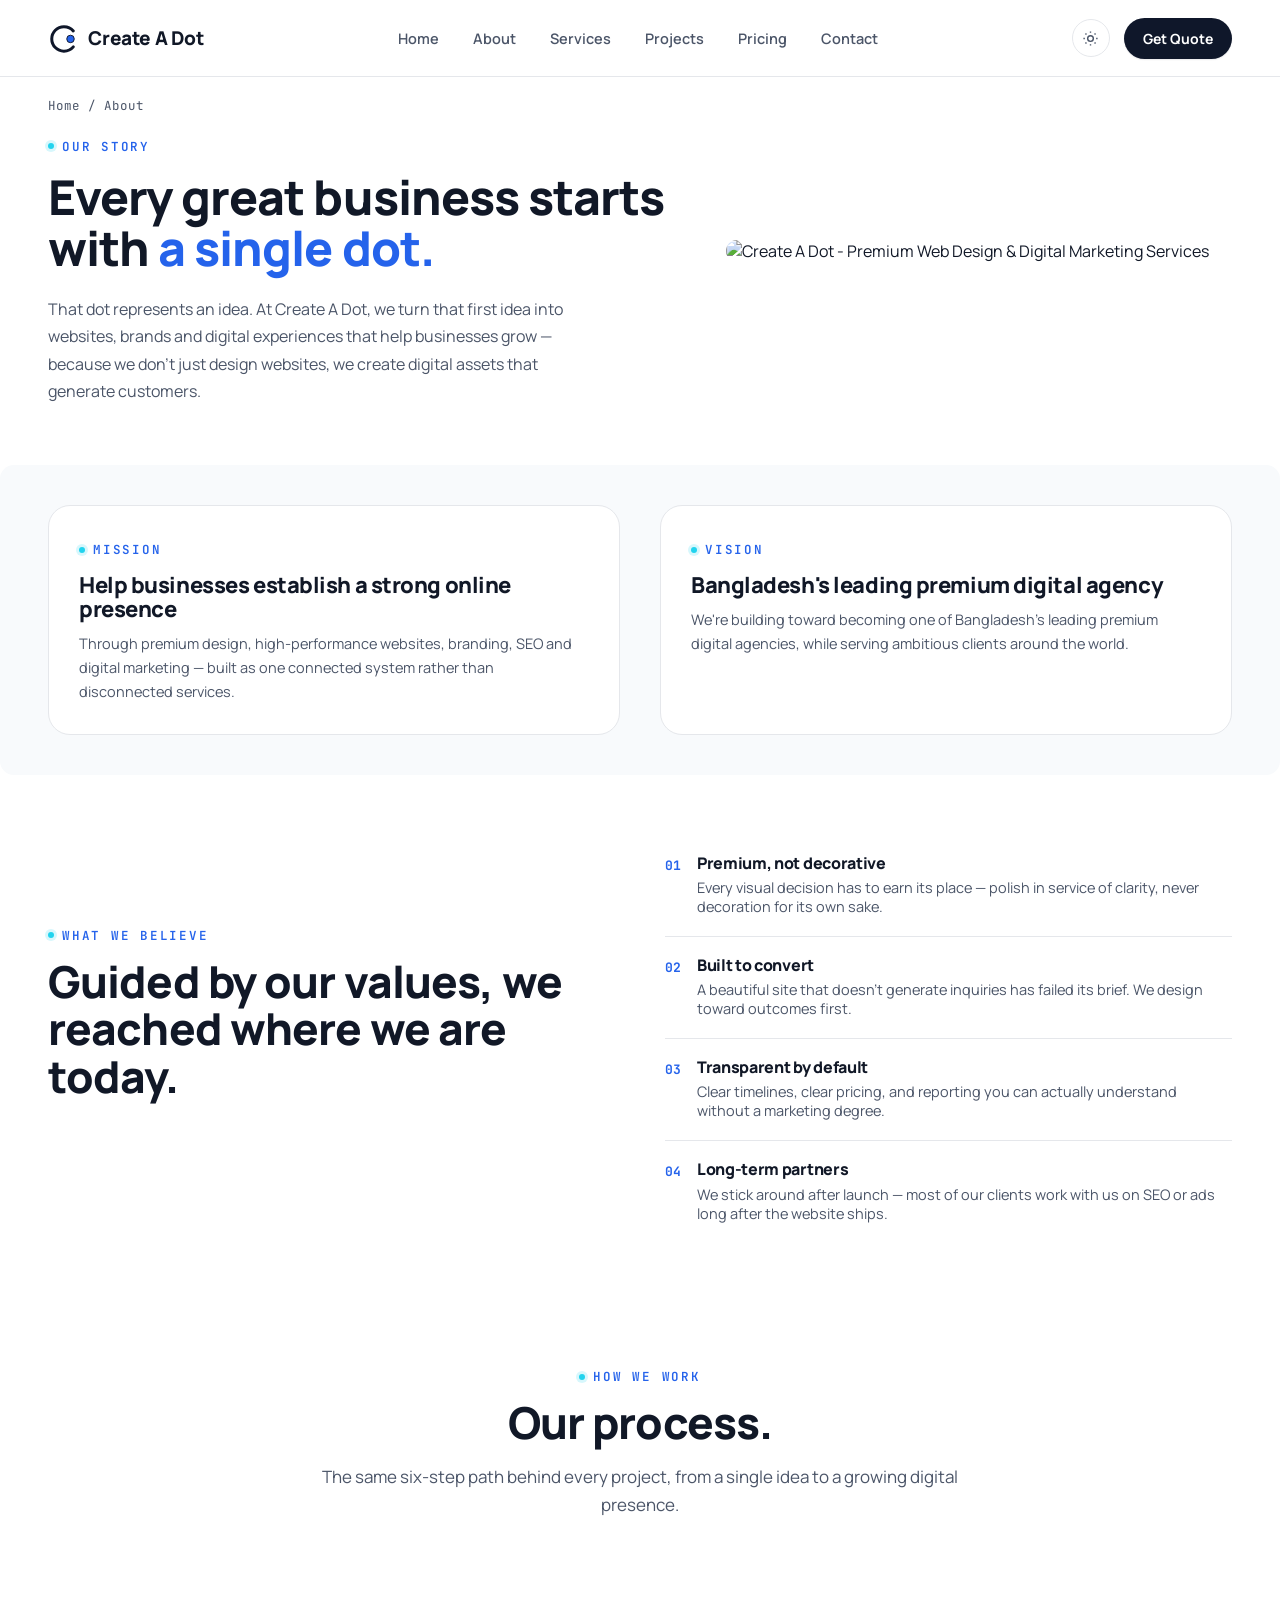
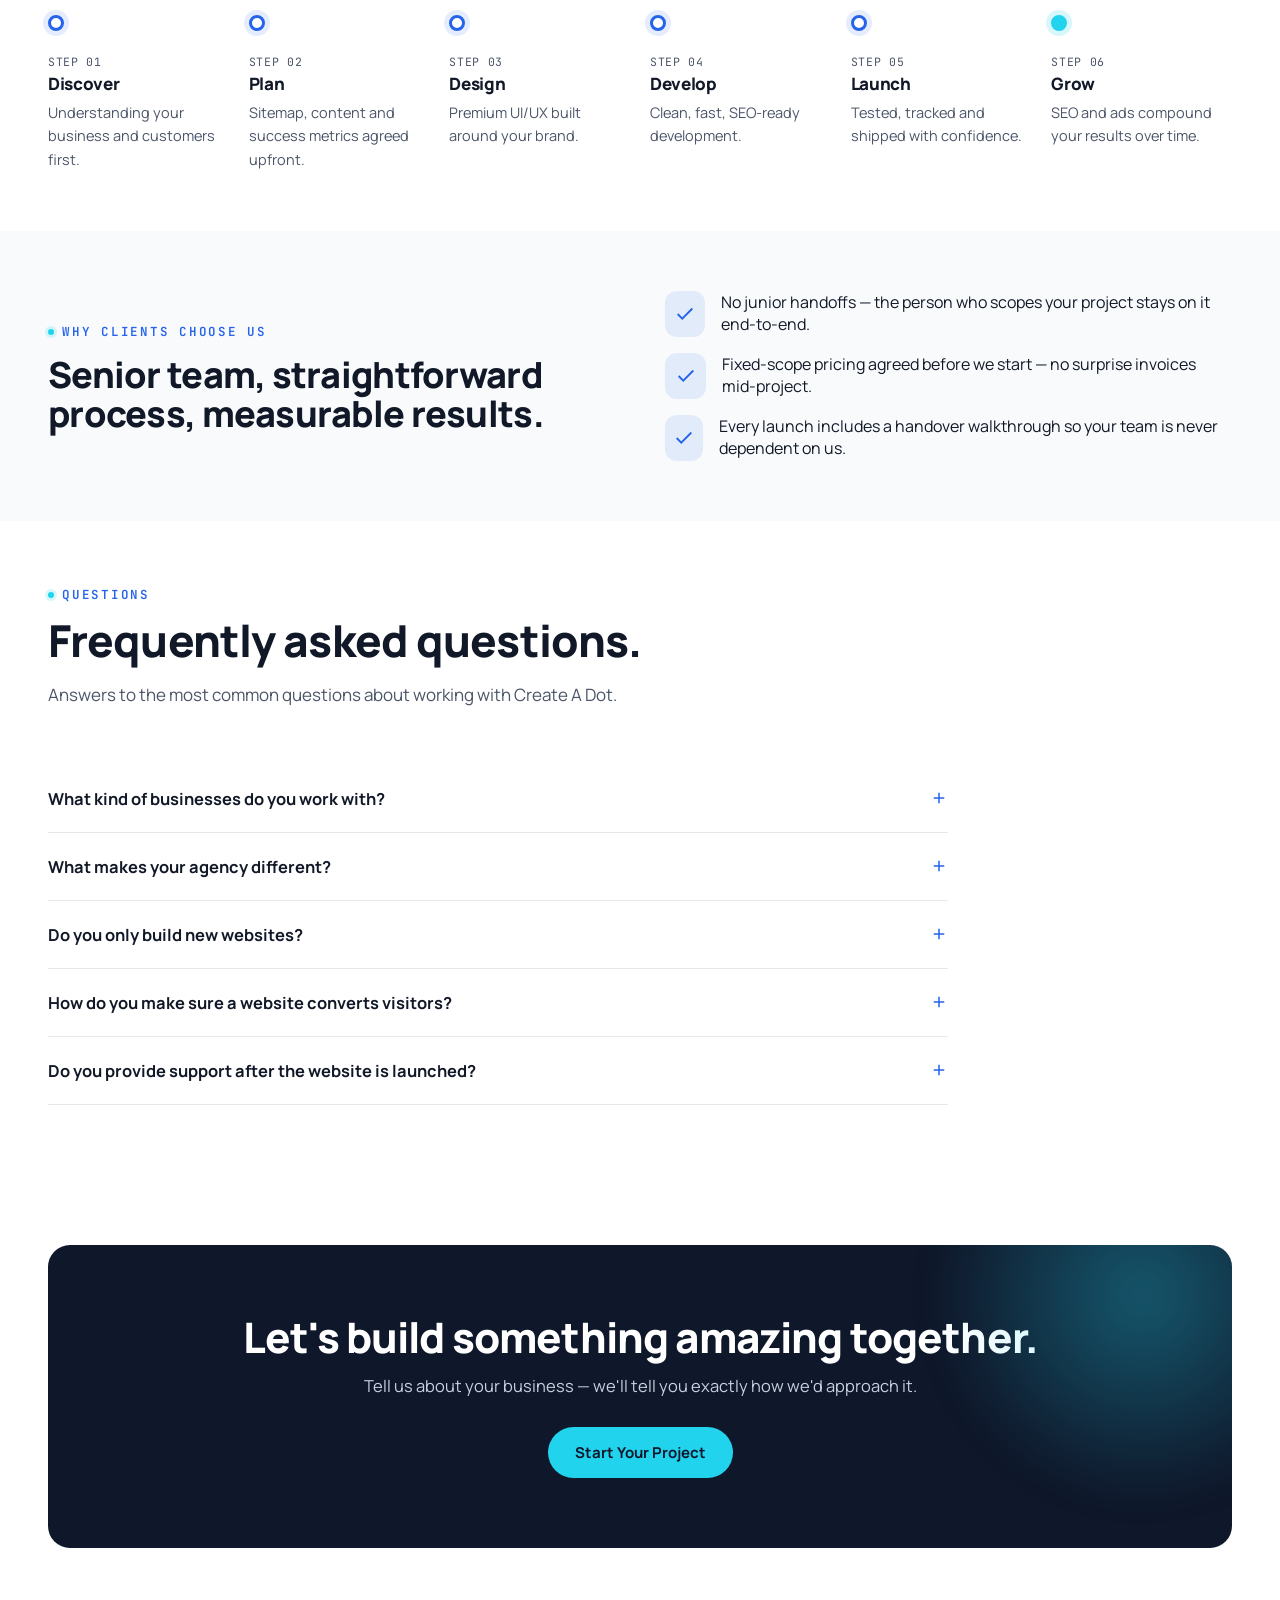
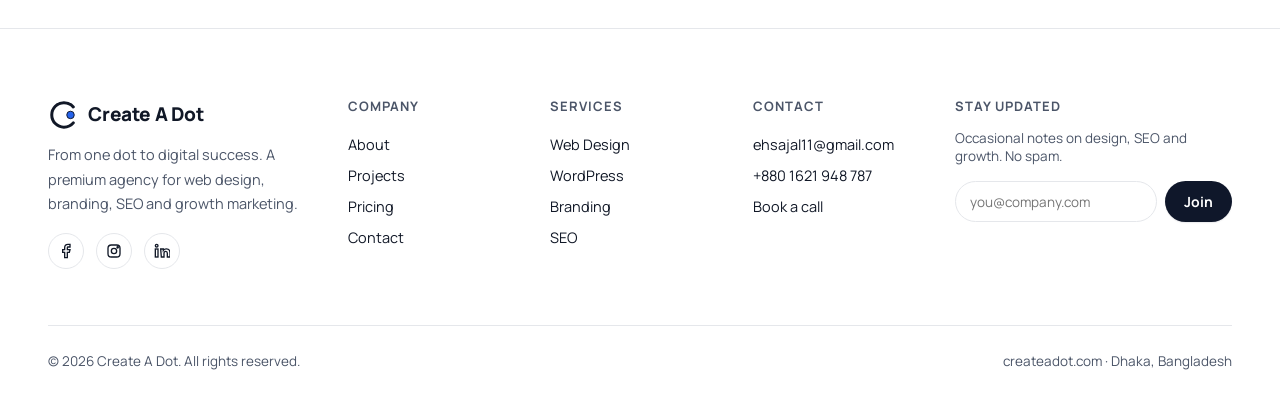
==== commit f5624732: "CSS file correction" ====
--- a/about/index.html
+++ b/about/index.html
@@ -30,8 +30,8 @@
 <meta name="twitter:image" content="https://createadot.com/img/about-us-hero-image.png">
 <link rel="preconnect" href="https://fonts.googleapis.com">
 <link href="https://fonts.googleapis.com/css2?family=Manrope:wght@400;500;600;700;800&family=JetBrains+Mono:wght@400;500;600;700&display=swap" rel="stylesheet">
-<link rel="stylesheet" href="css/style.css">
-<link rel="icon" type="image/png" href="favicon.png">
+<link rel="stylesheet" href="/css/style.css">
+<link rel="icon" type="image/png" href="/favicon.png">
 
 <!-- Google tag (gtag.js) -->
 <script async src="https://www.googletagmanager.com/gtag/js?id=G-CE81KQK6TG"></script>
@@ -317,6 +317,6 @@
   </div>
 </footer>
 
-<script src="js/main.js"></script>
+<script src="/js/main.js"></script>
 </body>
 </html>
--- a/css/style.css
+++ b/css/style.css
@@ -0,0 +1,517 @@
+/* ==========================================================================
+   Create A Dot — Design System
+   Tokens pinned by brief: Ink #0F172A / Blue #2563EB / Cyan #22D3EE
+   Typeface: Manrope (brief). Utility face: JetBrains Mono (data/eyebrows).
+   Signature: The Dot Path — a single dot growing into an ascending line.
+   ========================================================================== */
+
+:root{
+  --ink:#0F172A;
+  --ink-2:#16213d;
+  --blue:#2563EB;
+  --blue-2:#1d4ed8;
+  --cyan:#22D3EE;
+  --bg:#FFFFFF;
+  --text:#111827;
+  --text-soft:#4b5568;
+  --gray-light:#F8FAFC;
+  --border:#E5E7EB;
+
+  --font: 'Manrope', -apple-system, BlinkMacSystemFont, sans-serif;
+  --mono: 'JetBrains Mono', ui-monospace, monospace;
+
+  --container: 1240px;
+  --radius-lg: 22px;
+  --radius-md: 14px;
+  --radius-sm: 8px;
+  --shadow-sm: 0 1px 2px rgba(15,23,42,.05), 0 1px 1px rgba(15,23,42,.04);
+  --shadow-md: 0 8px 30px rgba(15,23,42,.08);
+  --shadow-lg: 0 24px 60px rgba(15,23,42,.14);
+  --ease: cubic-bezier(.16,.8,.24,1);
+}
+
+.brand-mark {
+  stroke: var(--ink);  /* Dark color in light theme */
+}
+
+html.dark{
+  --bg:#0B1220;
+  --text:#E7EBF3;
+  --text-soft:#9aa5b8;
+  --gray-light:#0F172A;
+  --border:#1f2b45;
+  --shadow-sm: 0 1px 2px rgba(0,0,0,.3);
+  --shadow-md: 0 8px 30px rgba(0,0,0,.35);
+  --shadow-lg: 0 24px 60px rgba(0,0,0,.5);
+}
+
+html.dark .brand-mark {
+  stroke: #ffffff;  /* White in dark theme */
+}
+
+*,*::before,*::after{ box-sizing:border-box; }
+html{ scroll-behavior:smooth; }
+body{
+  margin:0;
+  font-family:var(--font);
+  background:var(--bg);
+  color:var(--text);
+  -webkit-font-smoothing:antialiased;
+  transition:background .3s var(--ease), color .3s var(--ease);
+  overflow-x:hidden;
+}
+img{ max-width:100%; display:block; }
+a{ color:inherit; text-decoration:none; }
+ul{ list-style:none; margin:0; padding:0; }
+button{ font-family:inherit; cursor:pointer; }
+h1,h2,h3,h4{ margin:0; font-weight:800; letter-spacing:-0.02em; line-height:1.08; }
+p{ margin:0; }
+
+.container{ max-width:var(--container); margin:0 auto; padding:0 28px; }
+
+@media (max-width:640px){ .container{ padding:0 20px; } }
+
+/* ---------- Eyebrow / mono utility text ---------- */
+.eyebrow{
+  font-family:var(--mono);
+  font-size:12.5px;
+  font-weight:600;
+  letter-spacing:.14em;
+  text-transform:uppercase;
+  color:var(--blue);
+  display:inline-flex;
+  align-items:center;
+  gap:8px;
+}
+.eyebrow::before{
+  content:"";
+  width:6px; height:6px; border-radius:50%;
+  background:var(--cyan);
+  box-shadow:0 0 0 3px rgba(34,211,238,.18);
+}
+
+.project-thumb {
+  aspect-ratio: 4/3;
+  position: relative;
+  display: flex;
+  align-items: flex-end;
+  padding: 20px;
+  overflow: hidden;
+  background: linear-gradient(135deg, var(--ink), var(--blue-2)); /* Fallback */
+}
+
+.project-thumb img {
+  position: absolute;
+  top: 0;
+  left: 0;
+  width: 100%;
+  height: 100%;
+  object-fit: cover;
+  z-index: 1;
+}
+
+.project-thumb::before {
+  content: '';
+  position: absolute;
+  top: 0;
+  left: 0;
+  width: 100%;
+  height: 100%;
+  background: rgba(15, 23, 42, 0.4); /* Dark overlay for contrast */
+  z-index: 2;
+  transition: background 0.3s var(--ease);
+}
+
+.project-card:hover .project-thumb::before {
+  background: rgba(15, 23, 42, 0.6); /* Darker on hover */
+}
+
+.project-visit-btn {
+  position: absolute;
+  top: 50%;
+  left: 50%;
+  transform: translate(-50%, -50%);
+  display: inline-flex;
+  align-items: center;
+  gap: 8px;
+  background: #fff;
+  color: var(--ink);
+  padding: 12px 20px;
+  border-radius: 999px;
+  font-weight: 700;
+  font-size: 14px;
+  z-index: 3;
+  opacity: 0;
+  transition: opacity 0.3s var(--ease), transform 0.3s var(--ease);
+  text-decoration: none;
+}
+
+.project-visit-btn svg {
+  width: 18px;
+  height: 18px;
+}
+
+.project-card:hover .project-visit-btn {
+  opacity: 1;
+  transform: translate(-50%, -50%) scale(1);
+}
+
+.project-thumb .tag {
+  background: rgba(255, 255, 255, 0.15);
+  color: #fff;
+  border-color: transparent;
+  position: relative;
+  z-index: 4;
+}
+
+/* ---------- Buttons ---------- */
+.btn{
+  display:inline-flex; align-items:center; justify-content:center; gap:8px;
+  padding:14px 26px;
+  border-radius:999px;
+  font-weight:700;
+  font-size:15px;
+  border:1px solid transparent;
+  transition:transform .25s var(--ease), box-shadow .25s var(--ease), background .25s var(--ease), color .25s var(--ease), border-color .25s var(--ease);
+  white-space:nowrap;
+}
+.btn-primary{
+  background:var(--ink);
+  color:#fff;
+  box-shadow:var(--shadow-sm);
+}
+html.dark .btn-primary{ background:var(--blue); }
+.btn-primary:hover{ transform:translateY(-2px); box-shadow:var(--shadow-md); background:var(--blue); }
+.btn-outline{
+  background:transparent;
+  color:var(--text);
+  border-color:var(--border);
+}
+.btn-outline:hover{ border-color:var(--blue); color:var(--blue); transform:translateY(-2px); }
+.btn-cyan{
+  background:var(--cyan); color:var(--ink);
+}
+.btn-cyan:hover{ transform:translateY(-2px); box-shadow:0 10px 30px rgba(34,211,238,.35); }
+.btn-block{ width:100%; }
+.btn-sm{ padding:10px 18px; font-size:14px; }
+
+/* ---------- Navbar ---------- */
+.navbar{
+  position:sticky; top:0; z-index:100;
+  backdrop-filter:saturate(180%) blur(14px);
+  background:color-mix(in srgb, var(--bg) 78%, transparent);
+  border-bottom:1px solid var(--border);
+}
+.nav-inner{
+  display:flex; align-items:center; justify-content:space-between;
+  height:76px;
+}
+.brand{ display:flex; align-items:center; gap:10px; font-weight:800; font-size:19px; letter-spacing:-.01em; }
+.brand-mark{ width:30px; height:30px; flex:none; }
+.nav-links{ display:flex; align-items:center; gap:34px; }
+.nav-links a{ font-size:14.5px; font-weight:600; color:var(--text-soft); transition:color .2s; position:relative; }
+.nav-links a:hover, .nav-links a.active{ color:var(--text); }
+.nav-links a.active::after{
+  content:""; position:absolute; left:0; right:0; bottom:-22px; height:2px; background:var(--blue);
+}
+.nav-right{ display:flex; align-items:center; gap:14px; }
+.theme-toggle{
+  width:38px; height:38px; border-radius:50%;
+  border:1px solid var(--border); background:transparent;
+  display:flex; align-items:center; justify-content:center;
+  color:var(--text-soft);
+  transition:border-color .2s, color .2s;
+}
+.theme-toggle:hover{ border-color:var(--blue); color:var(--blue); }
+.theme-toggle svg{ width:17px; height:17px; }
+.icon-moon{ display:none; }
+html.dark .icon-sun{ display:none; }
+html.dark .icon-moon{ display:block; }
+
+.nav-toggle{ display:none; background:none; border:none; width:38px; height:38px; align-items:center; justify-content:center; }
+.nav-toggle span, .nav-toggle span::before, .nav-toggle span::after{
+  content:""; display:block; width:20px; height:2px; background:var(--text); position:relative; transition:.25s;
+}
+.nav-toggle span::before{ position:absolute; top:-6px; }
+.nav-toggle span::after{ position:absolute; top:6px; }
+
+@media (max-width:900px){
+  .nav-links{
+    position:fixed; inset:76px 0 auto 0; background:var(--bg);
+    flex-direction:column; align-items:flex-start; padding:22px 28px 30px;
+    gap:20px; border-bottom:1px solid var(--border);
+    transform:translateY(-130%); transition:transform .35s var(--ease);
+  }
+  .nav-links.open{ transform:translateY(0); }
+  .nav-links a.active::after{ display:none; }
+  .nav-toggle{ display:flex; }
+}
+
+/* ---------- Sections ---------- */
+section{ position:relative; }
+.section{ padding:60px 0; }
+.section-tight{ padding:80px 0; }
+.section-alt{ background:var(--gray-light); }
+@media (max-width:900px){ .section{ padding:76px 0; } .section-tight{ padding:56px 0; } }
+
+.section-head{ max-width:680px; margin-bottom:56px; }
+.section-head.center{ margin-left:auto; margin-right:auto; text-align:center; }
+.section-head h2{ font-size:clamp(30px,4vw,44px); margin-top:14px; }
+.section-head p{ margin-top:16px; font-size:17px; color:var(--text-soft); line-height:1.65; }
+
+/* ---------- Hero ---------- */
+.hero{ padding:20px 0 20px; overflow:hidden; }
+.hero-grid{ display:grid; grid-template-columns:1.1fr .9fr; gap:60px; align-items:center; }
+@media (max-width:980px){ .hero-grid{ grid-template-columns:1fr; } }
+.hero h1{ font-size:clamp(24px,4.2vw,48px); }
+.hero .lede{ margin-top:22px; font-size:16px; color:var(--text-soft); max-width:520px; line-height:1.7; }
+.hero-cta{ margin-top:34px; display:flex; gap:14px; flex-wrap:wrap; }
+.hero-note{ margin-top:22px; font-size:13.5px; color:var(--text-soft); font-family:var(--mono); }
+
+.trust-strip{ padding:40px 0; border-top:1px solid var(--border); border-bottom:1px solid var(--border); }
+.trust-inner{ display:flex; align-items:center; gap:36px; flex-wrap:wrap; justify-content:space-between; }
+.trust-label{ font-family:var(--mono); font-size:12px; letter-spacing:.1em; text-transform:uppercase; color:var(--text-soft); flex:none; }
+.trust-logos{ display:flex; gap:34px; flex-wrap:wrap; align-items:center; opacity:.7; }
+.trust-logos span{ font-weight:800; font-size:16px; letter-spacing:-0.01em; color:var(--text-soft); }
+
+/* ---------- Dot Path signature ---------- */
+.dot-hero-canvas{ 
+  display: flex;
+  align-items: center;
+  justify-content: center;
+  overflow: hidden;
+}
+.dot-hero-canvas img { 
+  width: 100%;
+  height: auto;
+  display: block;
+  max-width: 600px;
+  border-radius: var(--radius-lg); 
+}
+
+.dotpath{ position:relative; padding-top:40px; }
+.dotpath-line{ }
+.dotpath-row{ display:grid; grid-template-columns:repeat(6,1fr); gap:20px; }
+@media (max-width:980px){ .dotpath-row{ grid-template-columns:repeat(3,1fr); } }
+@media (max-width:560px){ .dotpath-row{ grid-template-columns:1fr; } }
+.dotpath-step{ position:relative; padding-top:34px; }
+.dotpath-dot{
+  position:absolute; top:0; left:0;
+  width:16px; height:16px; border-radius:50%;
+  background:var(--bg); border:3px solid var(--blue);
+  box-shadow:0 0 0 5px color-mix(in srgb, var(--blue) 12%, transparent);
+}
+.dotpath-step:last-child .dotpath-dot{ background:var(--cyan); border-color:var(--cyan); box-shadow:0 0 0 5px rgba(34,211,238,.18); }
+.dotpath-step h3{ font-size:17px; margin-top:4px; }
+.dotpath-step p{ margin-top:8px; font-size:14.5px; color:var(--text-soft); line-height:1.6; }
+.dotpath-step .step-tag{ font-family:var(--mono); font-size:11.5px; color:var(--text-soft); letter-spacing:.06em; }
+
+/* ---------- Cards ---------- */
+.grid{ display:grid; gap:24px; }
+.grid-2{ grid-template-columns:repeat(2,1fr); }
+.grid-3{ grid-template-columns:repeat(3,1fr); }
+.grid-4{ grid-template-columns:repeat(4,1fr); }
+@media (max-width:980px){ .grid-3,.grid-4{ grid-template-columns:repeat(2,1fr); } }
+@media (max-width:640px){ .grid-2,.grid-3,.grid-4{ grid-template-columns:1fr; } }
+
+.card{
+  background:var(--bg);
+  border:1px solid var(--border);
+  border-radius:var(--radius-lg);
+  padding:30px;
+  transition:transform .3s var(--ease), box-shadow .3s var(--ease), border-color .3s var(--ease);
+}
+.card:hover{ transform:translateY(-4px); box-shadow:var(--shadow-md); border-color:transparent; }
+.card-icon{
+  width:46px; height:46px; border-radius:12px;
+  display:flex; align-items:center; justify-content:center;
+  background:color-mix(in srgb, var(--blue) 10%, transparent);
+  color:var(--blue); margin-bottom:18px;
+}
+.card-icon svg{ width:22px; height:22px; }
+.card h3{ font-size:19px; }
+.card p{ margin-top:10px; font-size:14.5px; color:var(--text-soft); line-height:1.65; }
+.card .tag-list{ margin-top:16px; display:flex; flex-wrap:wrap; gap:8px; }
+.tag{
+  font-family:var(--mono); font-size:11px; padding:5px 10px; border-radius:999px;
+  background:var(--gray-light); color:var(--text-soft); border:1px solid var(--border);
+}
+.card-link{ margin-top:18px; display:inline-flex; align-items:center; gap:6px; font-size:14px; font-weight:700; color:var(--blue); }
+.card-link svg{ width:14px; height:14px; transition:transform .2s; }
+.card:hover .card-link svg{ transform:translateX(3px); }
+
+/* ---------- Stats ---------- */
+.stats-row{ display:grid; grid-template-columns:repeat(4,1fr); gap:24px; }
+@media (max-width:760px){ .stats-row{ grid-template-columns:repeat(2,1fr); } }
+.stat{ text-align:left; }
+.stat .num{ font-family:var(--mono); font-size:clamp(30px,4vw,48px); font-weight:700; color:var(--ink); letter-spacing:-.02em; }
+html.dark .stat .num{ color:#fff; }
+.stat .num span{ color:var(--blue); }
+.stat .label{ margin-top:6px; font-size:14px; color:var(--text-soft); }
+
+/* ---------- Testimonials ---------- */
+.testi-card{
+  background:var(--bg); border:1px solid var(--border); border-radius:var(--radius-lg);
+  padding:32px; display:flex; flex-direction:column; height:100%;
+}
+.testi-quote{ font-size:16.5px; line-height:1.7; color:var(--text); }
+.testi-quote::before{ content:"\201C"; }
+.testi-quote::after{ content:"\201D"; }
+.testi-person{ margin-top:22px; display:flex; align-items:center; gap:12px; }
+.testi-avatar{
+  width:42px; height:42px; border-radius:50%; flex:none;
+  background:linear-gradient(135deg,var(--blue),var(--cyan));
+  display:flex; align-items:center; justify-content:center; color:#fff; font-weight:700; font-size:14px;
+}
+.testi-name{ font-weight:700; font-size:14.5px; }
+.testi-role{ font-size:13px; color:var(--text-soft); }
+
+/* ---------- FAQ ---------- */
+.faq-item{ border-bottom:1px solid var(--border); }
+.faq-q{
+  width:100%; display:flex; align-items:center; justify-content:space-between; gap:16px;
+  padding:22px 0; background:none; border:none; text-align:left;
+  font-size:16.5px; font-weight:700; color:var(--text);
+}
+.faq-q svg{ width:18px; height:18px; flex:none; transition:transform .3s var(--ease); color:var(--blue); }
+.faq-item.open .faq-q svg{ transform:rotate(45deg); }
+.faq-a{ max-height:0; overflow:hidden; transition:max-height .35s var(--ease); }
+.faq-a p{ padding-bottom:22px; color:var(--text-soft); font-size:15px; line-height:1.7; max-width:760px; }
+
+/* ---------- CTA band ---------- */
+.cta-band{
+  background:var(--ink); border-radius:var(--radius-lg);
+  padding:70px 56px; text-align:center; position:relative; overflow:hidden;
+}
+.cta-band h2{ color:#fff; font-size:clamp(28px,4vw,42px); }
+.cta-band p{ color:#c7d0e0; margin-top:14px; font-size:16.5px; }
+.cta-band .hero-cta{ justify-content:center; margin-top:30px; }
+.cta-glow{
+  position:absolute; width:420px; height:420px; border-radius:50%;
+  background:radial-gradient(circle, rgba(34,211,238,.35), transparent 70%);
+  filter:blur(20px); top:-160px; right:-120px; pointer-events:none;
+}
+
+/* ---------- Footer ---------- */
+footer{ border-top:1px solid var(--border); padding:70px 0 34px; }
+.footer-grid{ display:grid; grid-template-columns:1.6fr 1fr 1fr 1fr 1.2fr; gap:40px; }
+@media (max-width:900px){ .footer-grid{ grid-template-columns:repeat(2,1fr); } }
+@media (max-width:560px){ .footer-grid{ grid-template-columns:1fr; } }
+.footer-brand p{ margin-top:14px; color:var(--text-soft); font-size:14.5px; line-height:1.7; max-width:280px; }
+.footer-col h4{ font-size:13px; text-transform:uppercase; letter-spacing:.08em; color:var(--text-soft); font-weight:700; margin-bottom:16px; }
+.footer-col a{ display:block; padding:6px 0; font-size:14.5px; color:var(--text); }
+.footer-col a:hover{ color:var(--blue); }
+.footer-social{ display:flex; gap:12px; margin-top:16px; }
+.footer-social a{ width:36px; height:36px; border-radius:50%; border:1px solid var(--border); display:flex; align-items:center; justify-content:center; }
+.footer-social svg{ width:16px; height:16px; }
+.footer-bottom{
+  margin-top:56px; padding-top:26px; border-top:1px solid var(--border);
+  display:flex; justify-content:space-between; align-items:center; flex-wrap:wrap; gap:12px;
+  font-size:13.5px; color:var(--text-soft);
+}
+.footer-newsletter{ display:flex; gap:8px; margin-top:16px; }
+.footer-newsletter input{
+  flex:1; min-width:0; padding:10px 14px; border-radius:999px; border:1px solid var(--border);
+  background:var(--bg); color:var(--text); font-size:13.5px; font-family:var(--font);
+}
+.footer-newsletter input:focus{ outline:2px solid var(--blue); outline-offset:1px; }
+
+/* ---------- Scroll reveal ---------- */
+.reveal{ opacity:0; transform:translateY(18px); transition:opacity .7s var(--ease), transform .7s var(--ease); }
+.reveal.in{ opacity:1; transform:translateY(0); }
+
+/* ---------- Utility ---------- */
+.mt-8{margin-top:8px;} .mt-16{margin-top:16px;} .mt-24{margin-top:24px;} .mt-32{margin-top:32px;} .mt-48{margin-top:48px;}
+.text-center{ text-align:center; }
+.flex{ display:flex; } .items-center{ align-items:center; } .gap-8{ gap:8px; } .gap-16{ gap:16px; }
+.pill{
+  display:inline-flex; align-items:center; gap:6px; padding:6px 14px; border-radius:999px;
+  background:color-mix(in srgb, var(--cyan) 14%, transparent); color:var(--ink); font-size:12.5px; font-weight:700;
+}
+html.dark .pill{ color:#fff; }
+
+/* ---------- Page hero (inner pages) ---------- */
+.page-hero{ padding:70px 0 40px; }
+.page-hero h1{ font-size:clamp(32px,5vw,54px); }
+.breadcrumb{ font-family:var(--mono); font-size:12.5px; color:var(--text-soft); margin-bottom:18px; }
+.breadcrumb a{ color:var(--text-soft); } .breadcrumb a:hover{ color:var(--blue); }
+
+/* ---------- Pricing ---------- */
+.pricing-card{
+  background:var(--bg); border:1px solid var(--border); border-radius:var(--radius-lg);
+  padding:36px 30px; display:flex; flex-direction:column; position:relative;
+}
+.pricing-card.popular{ border-color:var(--blue); box-shadow:var(--shadow-lg); }
+.pricing-badge{
+  position:absolute; top:-14px; left:30px; background:var(--blue); color:#fff;
+  font-size:11.5px; font-weight:700; padding:6px 14px; border-radius:999px; font-family:var(--mono);
+}
+.pricing-name{ font-size:20px; font-weight:800; }
+.pricing-desc{ margin-top:8px; color:var(--text-soft); font-size:14px; }
+.pricing-price{ margin-top:22px; font-family:var(--mono); font-size:38px; font-weight:700; }
+.pricing-price span{ font-size:14px; color:var(--text-soft); font-weight:500; }
+.pricing-features{ margin-top:26px; display:flex; flex-direction:column; gap:12px; flex:1; }
+.pricing-features li{ display:flex; gap:10px; font-size:14.5px; align-items:flex-start; }
+.pricing-features svg{ width:16px; height:16px; color:var(--blue); flex:none; margin-top:2px; }
+.pricing-card .btn{ margin-top:28px; }
+
+/* ---------- Contact ---------- */
+.contact-grid{ display:grid; grid-template-columns:1fr 1.1fr; gap:50px; align-items:flex-start; }
+@media (max-width:900px){ .contact-grid{ grid-template-columns:1fr; } }
+.contact-item{ display:flex; gap:16px; padding:18px 0; border-bottom:1px solid var(--border); }
+.contact-item:last-child{ border-bottom:none; }
+.contact-item .card-icon{ margin-bottom:0; }
+.contact-item h4{ font-size:15px; }
+.contact-item p, .contact-item a{ font-size:14.5px; color:var(--text-soft); margin-top:4px; }
+.form-card{ background:var(--gray-light); border:1px solid var(--border); border-radius:var(--radius-lg); padding:36px; }
+.form-row{ display:grid; grid-template-columns:1fr 1fr; gap:16px; }
+@media (max-width:560px){ .form-row{ grid-template-columns:1fr; } }
+.field{ margin-bottom:18px; }
+.field label{ font-size:13.5px; font-weight:700; display:block; margin-bottom:8px; }
+.field input, .field select, .field textarea{
+  width:100%; padding:13px 15px; border-radius:var(--radius-sm); border:1px solid var(--border);
+  background:var(--bg); color:var(--text); font-family:var(--font); font-size:14.5px;
+}
+.field input:focus, .field select:focus, .field textarea:focus{ outline:2px solid var(--blue); outline-offset:1px; }
+.map-placeholder{
+  margin-top:26px; border-radius:var(--radius-lg); border:1px solid var(--border);
+  height:220px; background:
+    linear-gradient(var(--gray-light),var(--gray-light)),
+    repeating-linear-gradient(0deg, transparent, transparent 23px, var(--border) 24px),
+    repeating-linear-gradient(90deg, transparent, transparent 23px, var(--border) 24px);
+  display:flex; align-items:center; justify-content:center; color:var(--text-soft); font-family:var(--mono); font-size:13px;
+}
+
+/* ---------- Projects ---------- */
+.filter-row{ display:flex; gap:10px; flex-wrap:wrap; margin-bottom:36px; }
+.filter-btn{
+  padding:9px 18px; border-radius:999px; border:1px solid var(--border); background:transparent;
+  font-size:13.5px; font-weight:700; color:var(--text-soft); transition:.2s;
+}
+.filter-btn.active, .filter-btn:hover{ background:var(--ink); color:#fff; border-color:var(--ink); }
+.project-card{ border-radius:var(--radius-lg); overflow:hidden; border:1px solid var(--border); background:var(--bg); display:flex; flex-direction:column; }
+.project-thumb{
+  aspect-ratio:4/3; background:linear-gradient(135deg,var(--ink),var(--blue-2));
+  position:relative; display:flex; align-items:flex-end; padding:20px;
+}
+.project-thumb .tag{ background:rgba(255,255,255,.15); color:#fff; border-color:transparent; }
+.project-body{ padding:22px; display:flex; flex-direction:column; gap:10px; flex:1; }
+.project-body h3{ font-size:17.5px; }
+.project-body p{ margin:0; color:var(--text-soft); font-size:14px; line-height:1.7; }
+.project-body .result-row{ margin-top:4px; gap:12px; padding:0; }
+.project-body .result{ display:inline-flex; align-items:center; gap:6px; }
+
+/* ---------- Values / process icons row for About ---------- */
+.value-row{ display:flex; gap:16px; align-items:flex-start; padding:20px 0; border-bottom:1px solid var(--border); }
+.value-row:last-child{ border-bottom:none; }
+.value-num{ font-family:var(--mono); font-size:13px; color:var(--blue); font-weight:700; padding-top:2px; }
+
+/* Skip link */
+.skip-link{
+  position:absolute; left:-999px; top:0; background:var(--ink); color:#fff; padding:10px 16px; z-index:200; border-radius:0 0 8px 0;
+}
+.skip-link:focus{ left:0; }
+
+@media (prefers-reduced-motion: reduce){
+  *{ animation-duration:.001ms !important; animation-iteration-count:1 !important; transition-duration:.001ms !important; scroll-behavior:auto !important; }
+}
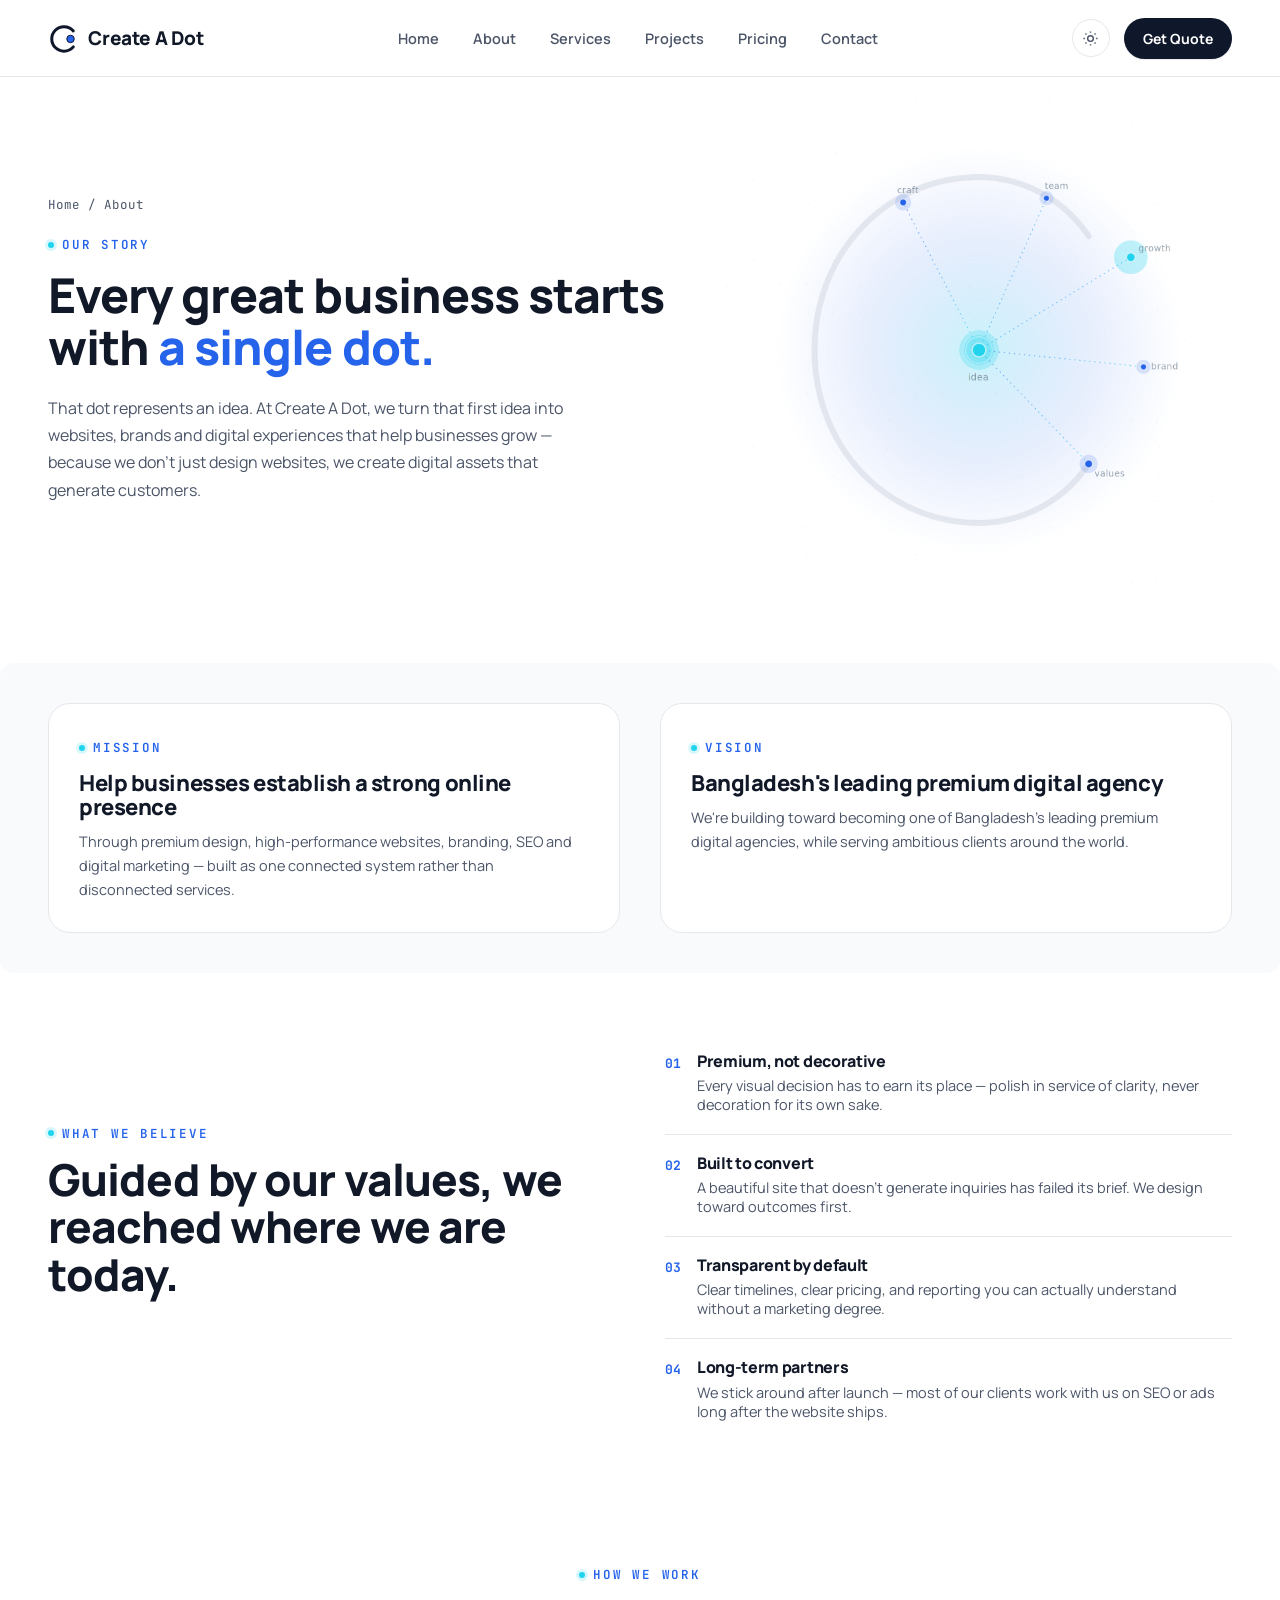
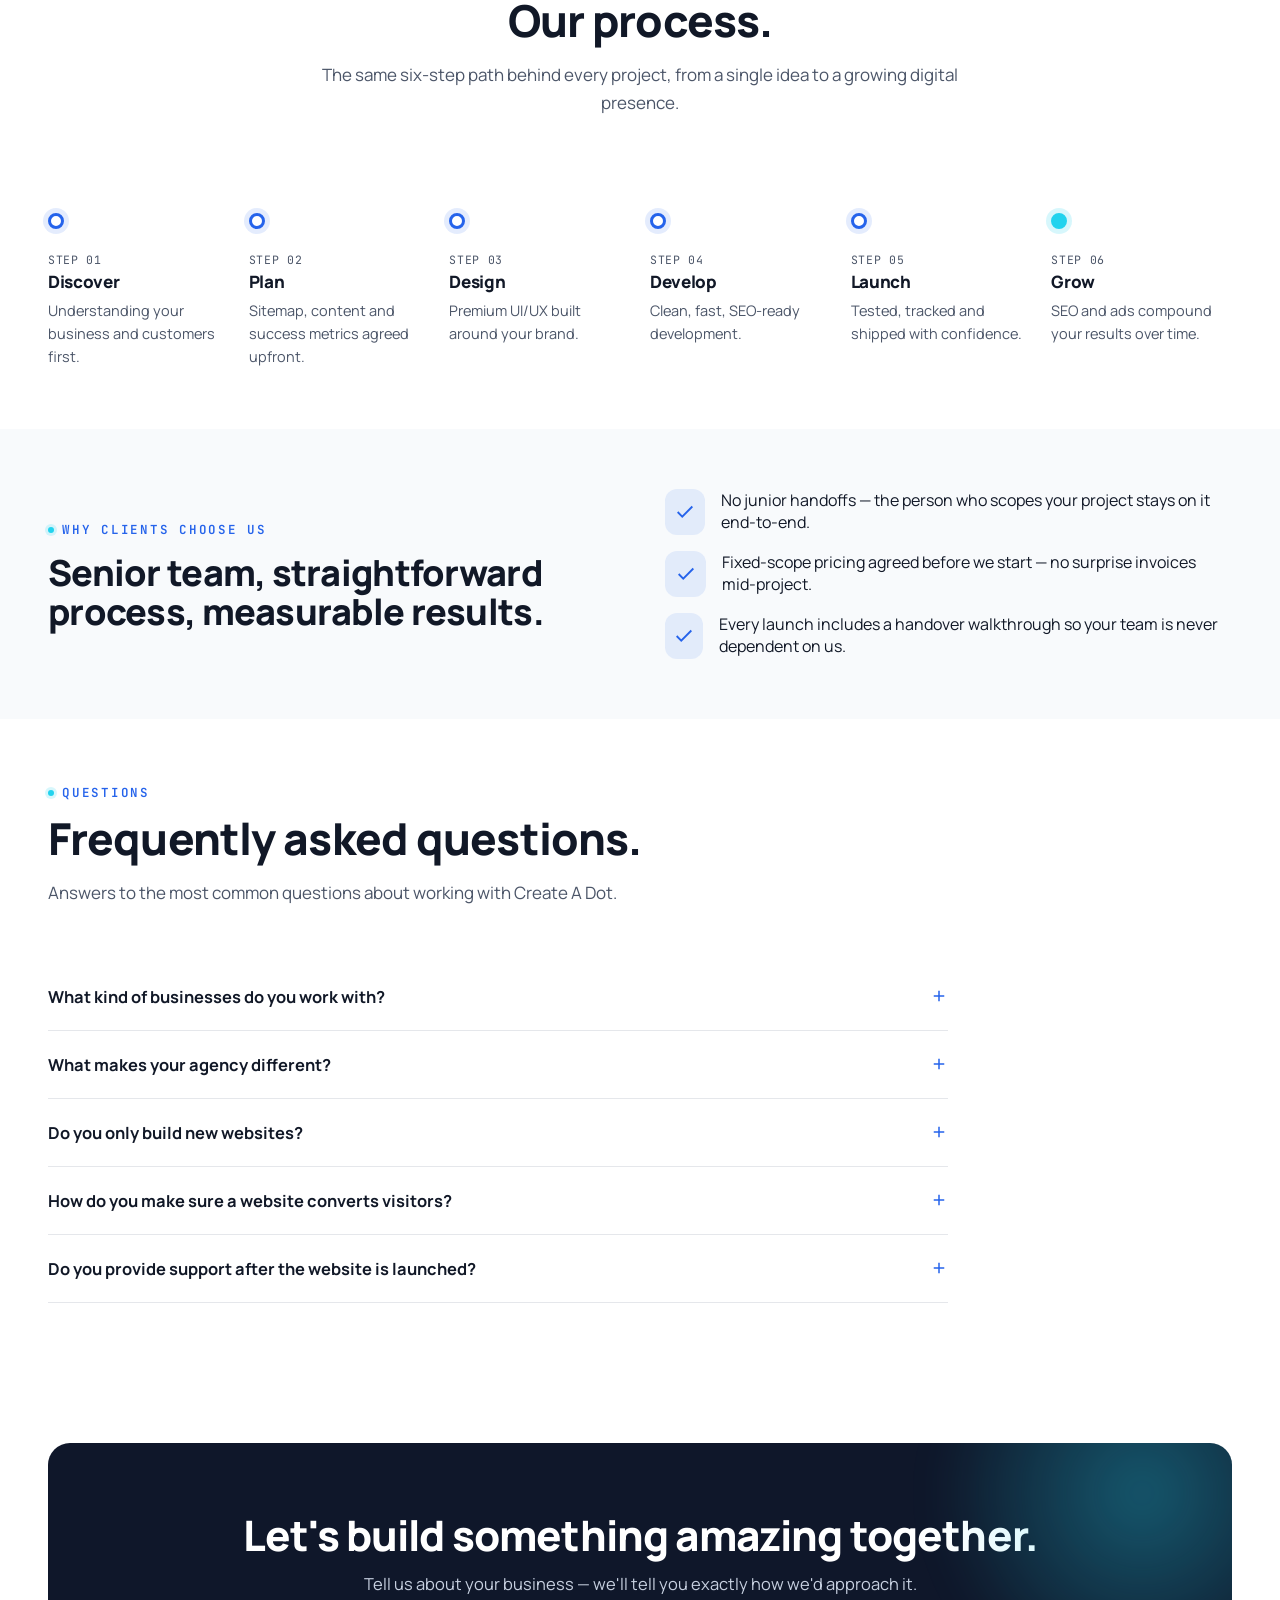
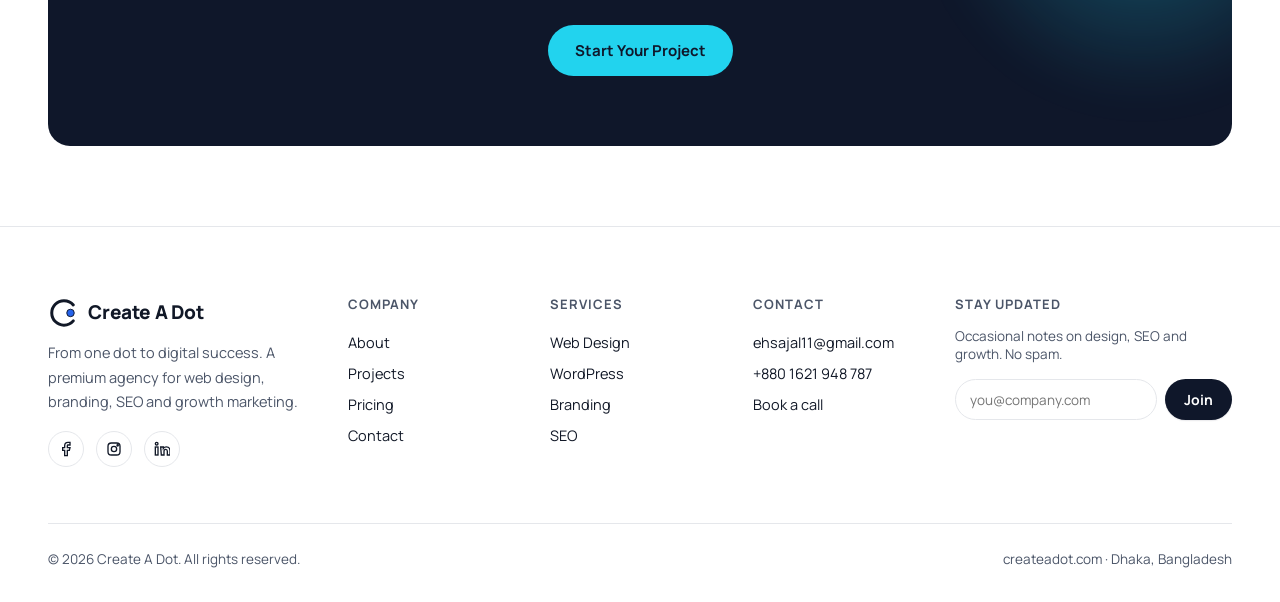
==== commit 131f9fb9: "all CSS errors" ====
--- a/about/index.html
+++ b/about/index.html
@@ -157,7 +157,7 @@
         <!--<p class="hero-note">// 60+ projects shipped · avg. project value ৳20,000–৳50,000+</p>-->
       </div>
       <div class="reveal dot-hero-canvas">
-        <img src="img/about-us-hero-image.png" alt="Create A Dot - Premium Web Design & Digital Marketing Services" loading="lazy">
+        <img src="/img/about-us-hero-image.png" alt="Create A Dot - Premium Web Design & Digital Marketing Services" loading="lazy">
       </div>
     </div>
   </section>
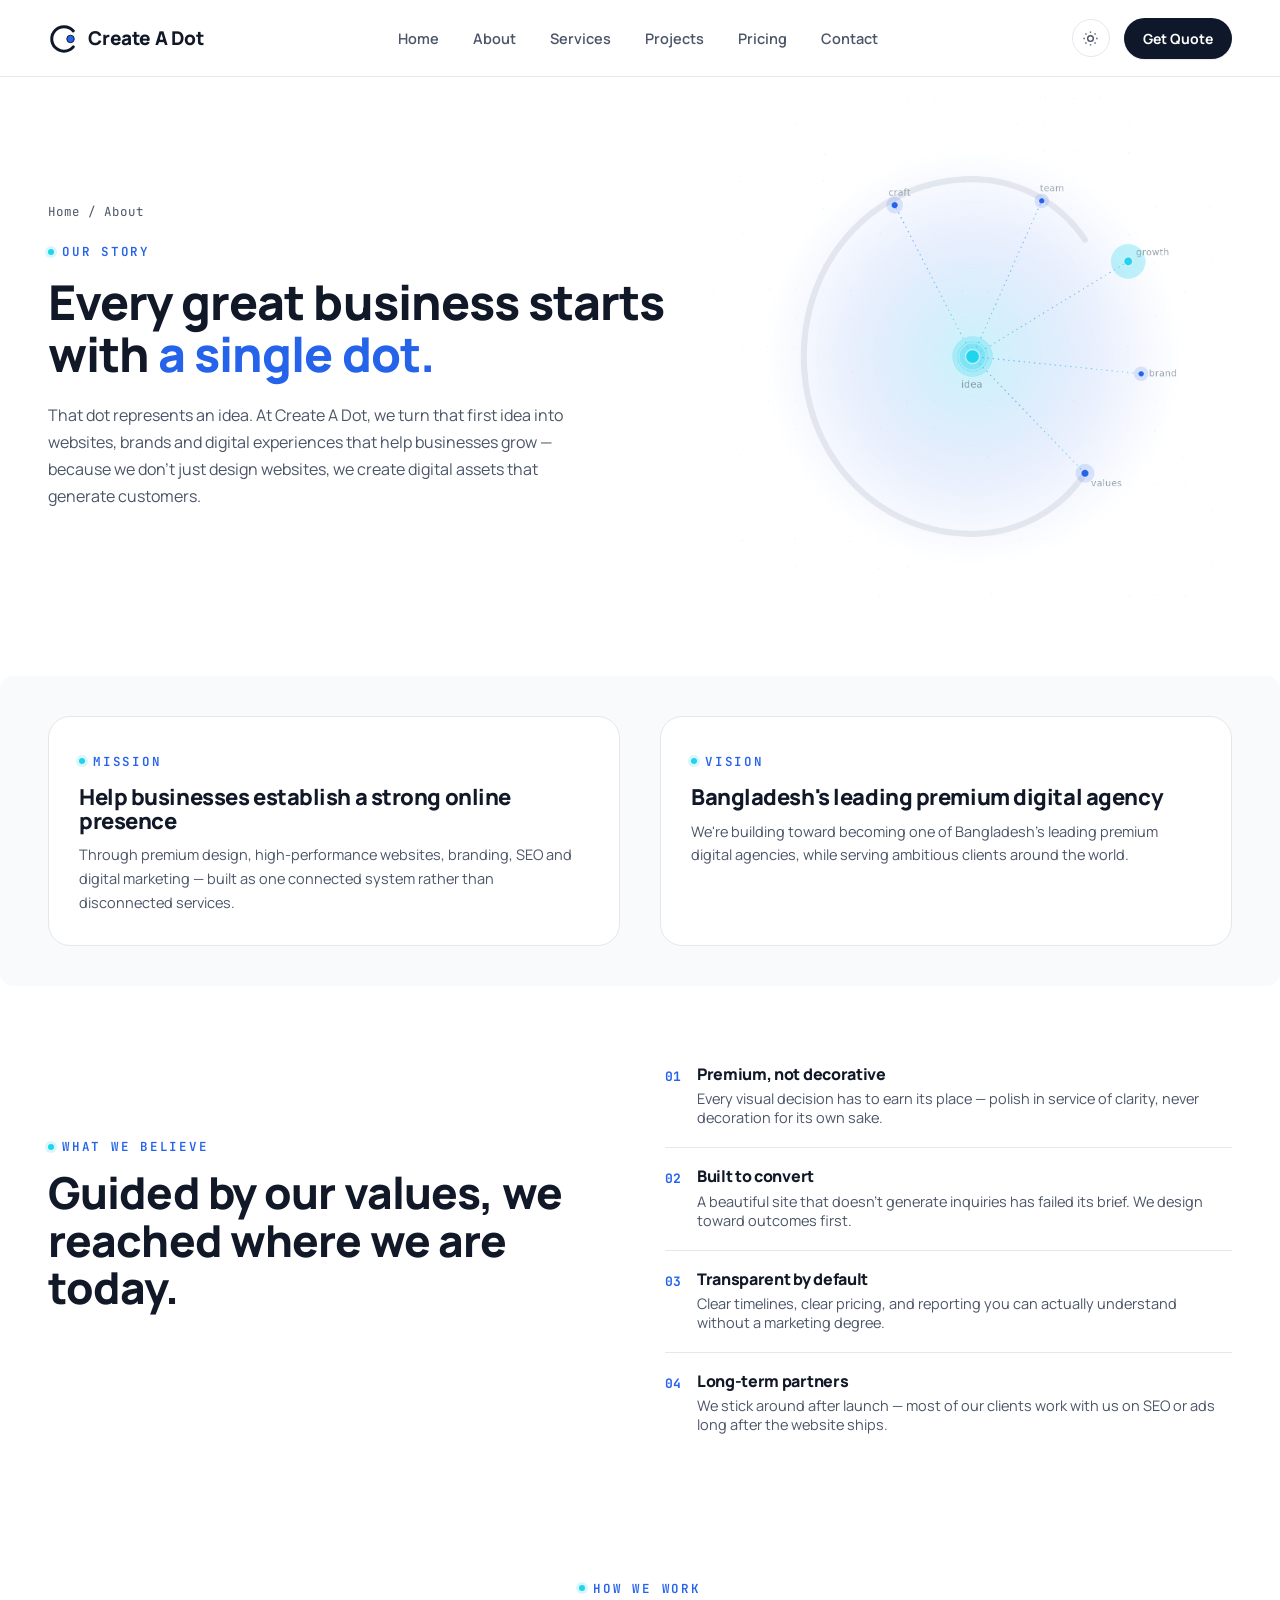
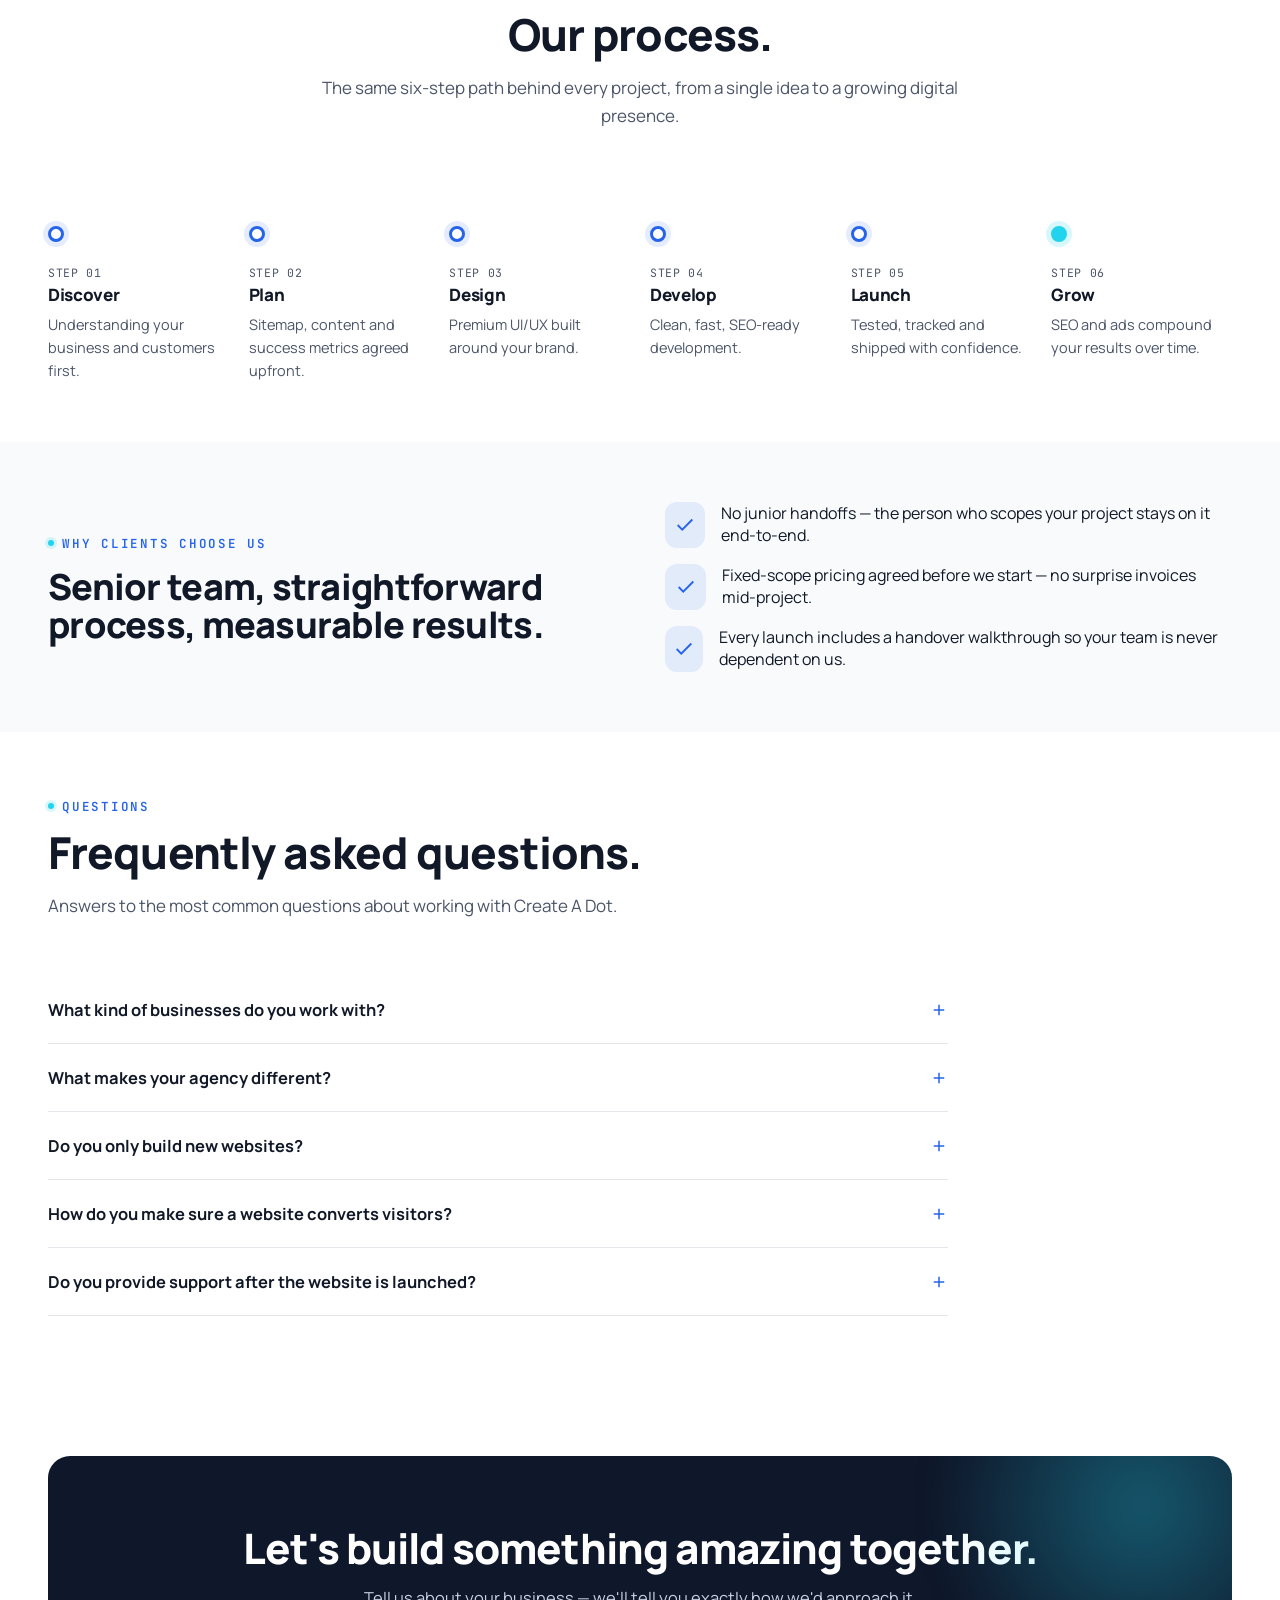
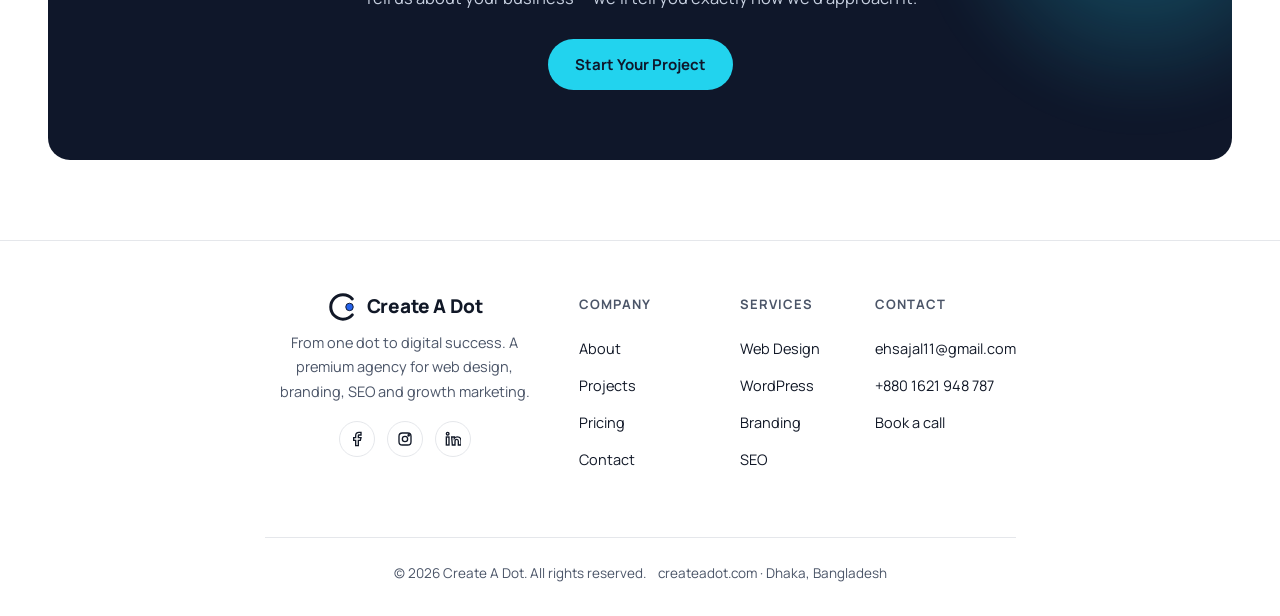
==== commit 0282e127: "responsive" ====
--- a/about/index.html
+++ b/about/index.html
@@ -112,7 +112,7 @@
 
 <header class="navbar">
   <div class="container nav-inner">
-    <a href="https://createadot.com/" class="brand">
+    <a href="/" class="brand">
       <svg class="brand-mark" viewBox="0 0 32 32" fill="none" xmlns="http://www.w3.org/2000/svg" aria-hidden="true">
         <path d="M27 8.5C24.6 5.6 20.9 4 17 4 9.8 4 4 9.8 4 17s5.8 13 13 13c3.9 0 7.6-1.6 10-4.5"  stroke-width="3.2" stroke-linecap="round"/>
         <circle cx="24" cy="17" r="4" fill="#2563EB"/>
@@ -120,12 +120,12 @@
       Create A Dot
     </a>
     <nav class="nav-links" aria-label="Primary">
-      <a href="https://createadot.com/">Home</a>
-      <a href="https://createadot.com/about/">About</a>
-      <a href="https://createadot.com/services/">Services</a>
-      <a href="https://createadot.com/projects/">Projects</a>
-      <a href="https://createadot.com/pricing/">Pricing</a>
-      <a href="https://createadot.com/contact/">Contact</a>
+      <a href="/">Home</a>
+      <a href="/about/">About</a>
+      <a href="/services/">Services</a>
+      <a href="/projects/">Projects</a>
+      <a href="/pricing/">Pricing</a>
+      <a href="/contact/">Contact</a>
     </nav>
     <div class="nav-right">
       <button class="theme-toggle" aria-label="Toggle dark mode">
@@ -144,15 +144,15 @@
   <section class="hero">
     <div class="container hero-grid">
       <div class="reveal">
-        <div class="breadcrumb reveal"><a href="https://createadot.com/">Home</a> / About</div>
+        <div class="breadcrumb reveal"><a href="/">Home</a> / About</div>
         <span class="eyebrow">Our story</span>
         <h1 class="mt-16">Every great business starts with <span style="color: var(--blue);">a single dot.</span></h1>
         <p class="lede">That dot represents an idea. At Create A Dot, we turn that first idea into websites, brands and digital experiences that help businesses grow — because we don't just design websites, we create digital assets that generate customers.</p>
 
         
         <!--<div class="hero-cta">
-          <a href="https://createadot.com/contact/" class="btn btn-primary">Get Free Consultation</a>
-          <a href="https://createadot.com/projects/" class="btn btn-outline">View Portfolio</a>
+          <a href="/contact/" class="btn btn-primary">Get Free Consultation</a>
+          <a href="/projects/" class="btn btn-outline">View Portfolio</a>
         </div>-->
         <!--<p class="hero-note">// 60+ projects shipped · avg. project value ৳20,000–৳50,000+</p>-->
       </div>
@@ -276,18 +276,19 @@
         <div class="cta-glow" aria-hidden="true"></div>
         <h2>Let's build something amazing together.</h2>
         <p>Tell us about your business — we'll tell you exactly how we'd approach it.</p>
-        <div class="hero-cta"><a href="https://createadot.com/contact/" class="btn btn-cyan">Start Your Project</a></div>
+        <div class="hero-cta"><a href="/contact/" class="btn btn-cyan">Start Your Project</a></div>
       </div>
     </div>
   </section>
 
 </main>
 
+<!-- ============ FOOTER ============ -->
 <footer>
   <div class="container">
     <div class="footer-grid">
       <div class="footer-brand">
-        <a href="https://createadot.com/" class="brand">
+        <a href="/" class="brand">
           <svg class="brand-mark" viewBox="0 0 32 32" fill="none" xmlns="http://www.w3.org/2000/svg" aria-hidden="true">
             <path d="M27 8.5C24.6 5.6 20.9 4 17 4 9.8 4 4 9.8 4 17s5.8 13 13 13c3.9 0 7.6-1.6 10-4.5" stroke="currentColor" stroke-width="3.2" stroke-linecap="round"/>
             <circle cx="24" cy="17" r="4" fill="#2563EB"/>
@@ -297,23 +298,46 @@
         <p>From one dot to digital success. A premium agency for web design, branding, SEO and growth marketing.</p>
         <div class="footer-social">
           <a href="https://www.facebook.com/CreateADot/" target="_blank" aria-label="Facebook"><svg viewBox="0 0 24 24" fill="none" stroke="currentColor" stroke-width="2"><path d="M18 2h-3a5 5 0 00-5 5v3H7v4h3v8h4v-8h3l1-4h-4V7a1 1 0 011-1h3z"/></svg></a>
-          <a href="https://www.instagram.com/create.a.dot/" aria-label="Instagram"><svg viewBox="0 0 24 24" fill="none" stroke="currentColor" stroke-width="2"><rect x="3" y="3" width="18" height="18" rx="5"/><circle cx="12" cy="12" r="4"/><circle cx="17.5" cy="6.5" r="1"/></svg></a>
-          <a href="https://www.linkedin.com/company/createadot" aria-label="LinkedIn"><svg viewBox="0 0 24 24" fill="none" stroke="currentColor" stroke-width="2"><rect x="2" y="9" width="4" height="12"/><circle cx="4" cy="4" r="2"/><path d="M10 9h4v2c1-1.5 2.5-2.3 4.5-2.3 3.3 0 5.5 2 5.5 6.2V21h-4v-5.6c0-1.8-.9-2.9-2.4-2.9-1.4 0-2.6 1-2.6 2.9V21h-4z"/></svg></a>
-        </div>
-      </div>
-      <div class="footer-col"><h4>Company</h4><a href="https://createadot.com/about/">About</a><a href="https://createadot.com/projects/">Projects</a><a href="https://createadot.com/pricing/">Pricing</a><a href="https://createadot.com/contact/">Contact</a></div>
-      <div class="footer-col"><h4>Services</h4><a href="https://createadot.com/services/#web-design">Web Design</a><a href="https://createadot.com/services/#wordpress">WordPress</a><a href="https://createadot.com/services/#branding">Branding</a><a href="https://createadot.com/services/#seo">SEO</a></div>
-      <div class="footer-col"><h4>Contact</h4><a href="mailto:ehsajal11@gmail.com">ehsajal11@gmail.com</a><a href="tel:+8801621948787">+880 1621 948 787</a><a href="https://createadot.com/contact/">Book a call</a></div>
+          <a href="https://www.instagram.com/create.a.dot/" target="_blank" aria-label="Instagram"><svg viewBox="0 0 24 24" fill="none" stroke="currentColor" stroke-width="2"><rect x="3" y="3" width="18" height="18" rx="5"/><circle cx="12" cy="12" r="4"/><circle cx="17.5" cy="6.5" r="1"/></svg></a>
+          <a href="https://www.linkedin.com/company/createadot" target="_blank" aria-label="LinkedIn"><svg viewBox="0 0 24 24" fill="none" stroke="currentColor" stroke-width="2"><rect x="2" y="9" width="4" height="12"/><circle cx="4" cy="4" r="2"/><path d="M10 9h4v2c1-1.5 2.5-2.3 4.5-2.3 3.3 0 5.5 2 5.5 6.2V21h-4v-5.6c0-1.8-.9-2.9-2.4-2.9-1.4 0-2.6 1-2.6 2.9V21h-4z"/></svg></a>
+        </div>
+      </div>
+      <div class="footer-menu">
+      <div class="footer-col">
+        <h4>Company</h4>
+        <a href="/about/">About</a>
+        <a href="/projects/">Projects</a>
+        <a href="/pricing/">Pricing</a>
+        <a href="/contact/">Contact</a>
+      </div>
+      <div class="footer-col">
+        <h4>Services</h4>
+        <a href="/services/#web-design">Web Design</a>
+        <a href="/services/#wordpress">WordPress</a>
+        <a href="/services/#branding">Branding</a>
+        <a href="/services/#seo">SEO</a>
+      </div>
+      <div class="footer-col">
+        <h4>Contact</h4>
+        <a href="mailto:ehsajal11@gmail.com">ehsajal11@gmail.com</a>
+        <a href="tel:+8801621948787">+880 1621 948 787</a>
+        <a href="/contact/">Book a call</a>
+      </div>
+      <!--
       <div class="footer-col">
         <h4>Stay updated</h4>
         <p style="font-size:13.5px; color:var(--text-soft);">Occasional notes on design, SEO and growth. No spam.</p>
-        <form class="footer-newsletter" data-fake-submit>
-          <input type="email" required placeholder="you@company.com" aria-label="Email address">
+        <form class="footer-newsletter" action="https://docs.google.com/forms/d/e/1FAIpQLSepkEIbabVynz7xr_BE5Jk_CuDBU8wHZXhdV8cIiSD8lMMnpA/viewform?usp=publish-editor" method="POST" target="_blank">
+          <input type="email" name="entry.108112204" required placeholder="you@company.com" aria-label="Email address">
           <button type="submit" class="btn btn-primary btn-sm">Join</button>
         </form>
-      </div>
-    </div>
-    <div class="footer-bottom"><span>© 2026 Create A Dot. All rights reserved.</span><span>createadot.com · Dhaka, Bangladesh</span></div>
+      </div> -->
+      </div>
+    </div>
+    <div class="footer-bottom">
+      <span>© 2026 Create A Dot. All rights reserved.</span>
+      <span>createadot.com · Dhaka, Bangladesh</span>
+    </div>
   </div>
 </footer>
 
--- a/css/style.css
+++ b/css/style.css
@@ -70,6 +70,7 @@
 .container{ max-width:var(--container); margin:0 auto; padding:0 28px; }
 
 @media (max-width:640px){ .container{ padding:0 20px; } }
+@media (max-width:460px){ .client-words{ padding:0 20px; } }
 
 /* ---------- Eyebrow / mono utility text ---------- */
 .eyebrow{
@@ -261,8 +262,9 @@
 
 /* ---------- Hero ---------- */
 .hero{ padding:20px 0 20px; overflow:hidden; }
-.hero-grid{ display:grid; grid-template-columns:1.1fr .9fr; gap:60px; align-items:center; }
+.hero-grid{ display:grid; grid-template-columns:1.1fr .9fr; gap:30px; align-items:center; }
 @media (max-width:980px){ .hero-grid{ grid-template-columns:1fr; } }
+@media (max-width:420px){ .footer-grid{ grid-template-columns:1fr; } }
 .hero h1{ font-size:clamp(24px,4.2vw,48px); }
 .hero .lede{ margin-top:22px; font-size:16px; color:var(--text-soft); max-width:520px; line-height:1.7; }
 .hero-cta{ margin-top:34px; display:flex; gap:14px; flex-wrap:wrap; }
@@ -293,7 +295,7 @@
 .dotpath-line{ }
 .dotpath-row{ display:grid; grid-template-columns:repeat(6,1fr); gap:20px; }
 @media (max-width:980px){ .dotpath-row{ grid-template-columns:repeat(3,1fr); } }
-@media (max-width:560px){ .dotpath-row{ grid-template-columns:1fr; } }
+@media (max-width:400px){ .dotpath-row{ grid-template-columns:repeat(2,1fr); } }
 .dotpath-step{ position:relative; padding-top:34px; }
 .dotpath-dot{
   position:absolute; top:0; left:0;
@@ -312,7 +314,8 @@
 .grid-3{ grid-template-columns:repeat(3,1fr); }
 .grid-4{ grid-template-columns:repeat(4,1fr); }
 @media (max-width:980px){ .grid-3,.grid-4{ grid-template-columns:repeat(2,1fr); } }
-@media (max-width:640px){ .grid-2,.grid-3,.grid-4{ grid-template-columns:1fr; } }
+@media (max-width:560px){ .grid-2{ grid-template-columns:1fr; } }
+@media (max-width:460px){ .grid-3,.grid-4{ grid-template-columns:1fr; } }
 
 .card{
   background:var(--bg);
@@ -393,11 +396,15 @@
 }
 
 /* ---------- Footer ---------- */
-footer{ border-top:1px solid var(--border); padding:70px 0 34px; }
-.footer-grid{ display:grid; grid-template-columns:1.6fr 1fr 1fr 1fr 1.2fr; gap:40px; }
-@media (max-width:900px){ .footer-grid{ grid-template-columns:repeat(2,1fr); } }
-@media (max-width:560px){ .footer-grid{ grid-template-columns:1fr; } }
-.footer-brand p{ margin-top:14px; color:var(--text-soft); font-size:14.5px; line-height:1.7; max-width:280px; }
+footer{display: flex; flex-direction: column; border-top:1px solid var(--border); padding:50px 0 34px; }
+.footer-grid{ display:flex; flex-wrap: wrap; align-items:center; align-self:center;}
+.footer-menu{ display:grid; grid-template-columns:1fr 1fr 1fr; justify-items:center; gap:24px; }
+@media (max-width:400px){ .footer-menu{ grid-template-columns:1fr 1fr 1fr;}}
+@media (max-width:900px){ .footer-grid{ flex-direction: column; }}
+@media (max-width:400px){ .footer-grid{flex-wrap: 1:} }
+.footer-brand{ display:flex; flex-direction:column; align-items:center; margin-bottom:24px; }
+.footer-brand p{ margin-top:10px; color:var(--text-soft); font-size:14.5px; line-height:1.7; max-width:280px; text-align:center;}
+.footer-col{ display:flex; flex-direction:column; gap:6px; }
 .footer-col h4{ font-size:13px; text-transform:uppercase; letter-spacing:.08em; color:var(--text-soft); font-weight:700; margin-bottom:16px; }
 .footer-col a{ display:block; padding:6px 0; font-size:14.5px; color:var(--text); }
 .footer-col a:hover{ color:var(--blue); }
@@ -406,7 +413,7 @@
 .footer-social svg{ width:16px; height:16px; }
 .footer-bottom{
   margin-top:56px; padding-top:26px; border-top:1px solid var(--border);
-  display:flex; justify-content:space-between; align-items:center; flex-wrap:wrap; gap:12px;
+  display:flex; justify-content:center; align-items:center; flex-wrap:wrap; gap:12px;
   font-size:13.5px; color:var(--text-soft);
 }
 .footer-newsletter{ display:flex; gap:8px; margin-top:16px; }
@@ -426,7 +433,7 @@
 .flex{ display:flex; } .items-center{ align-items:center; } .gap-8{ gap:8px; } .gap-16{ gap:16px; }
 .pill{
   display:inline-flex; align-items:center; gap:6px; padding:6px 14px; border-radius:999px;
-  background:color-mix(in srgb, var(--cyan) 14%, transparent); color:var(--ink); font-size:12.5px; font-weight:700;
+  background:color-mix(in srgb, var(--cyan) 14%, transparent); color: #ffffff; font-size:12.5px; font-weight:700;
 }
 html.dark .pill{ color:#fff; }
 
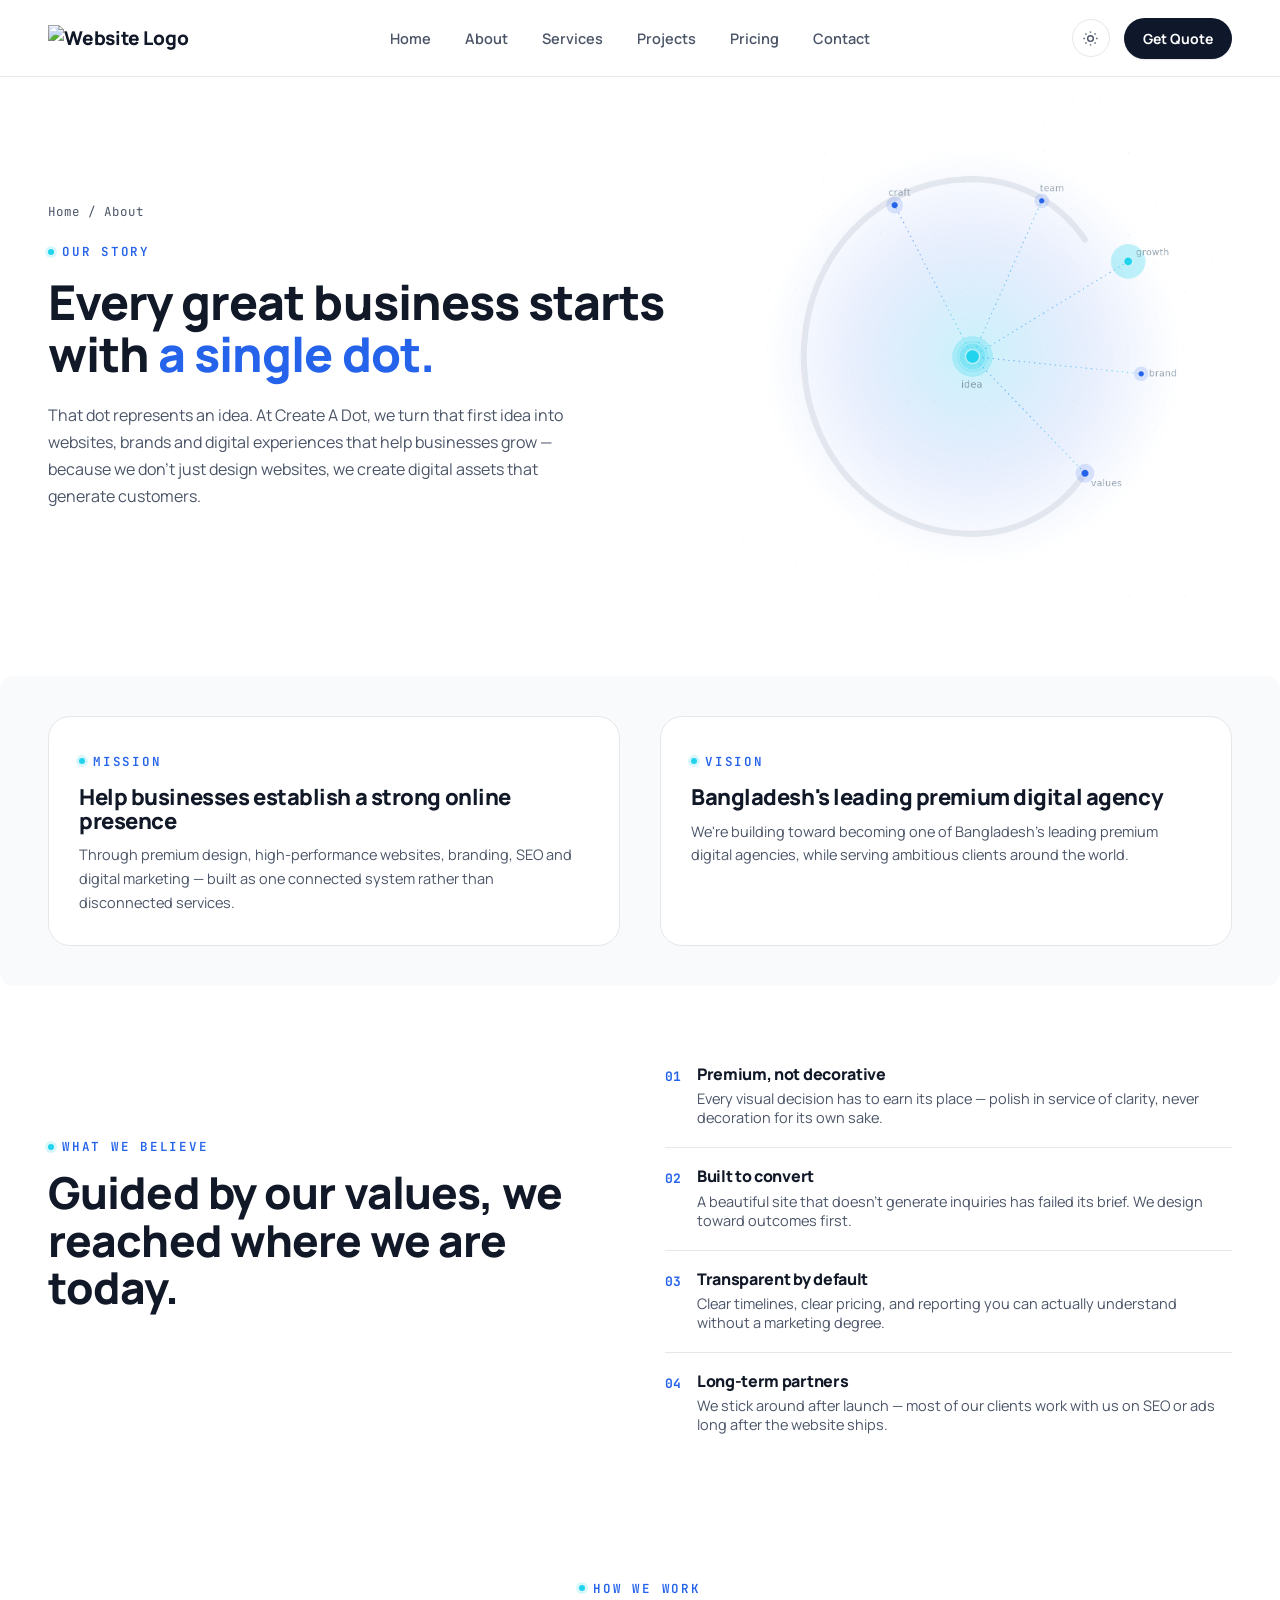
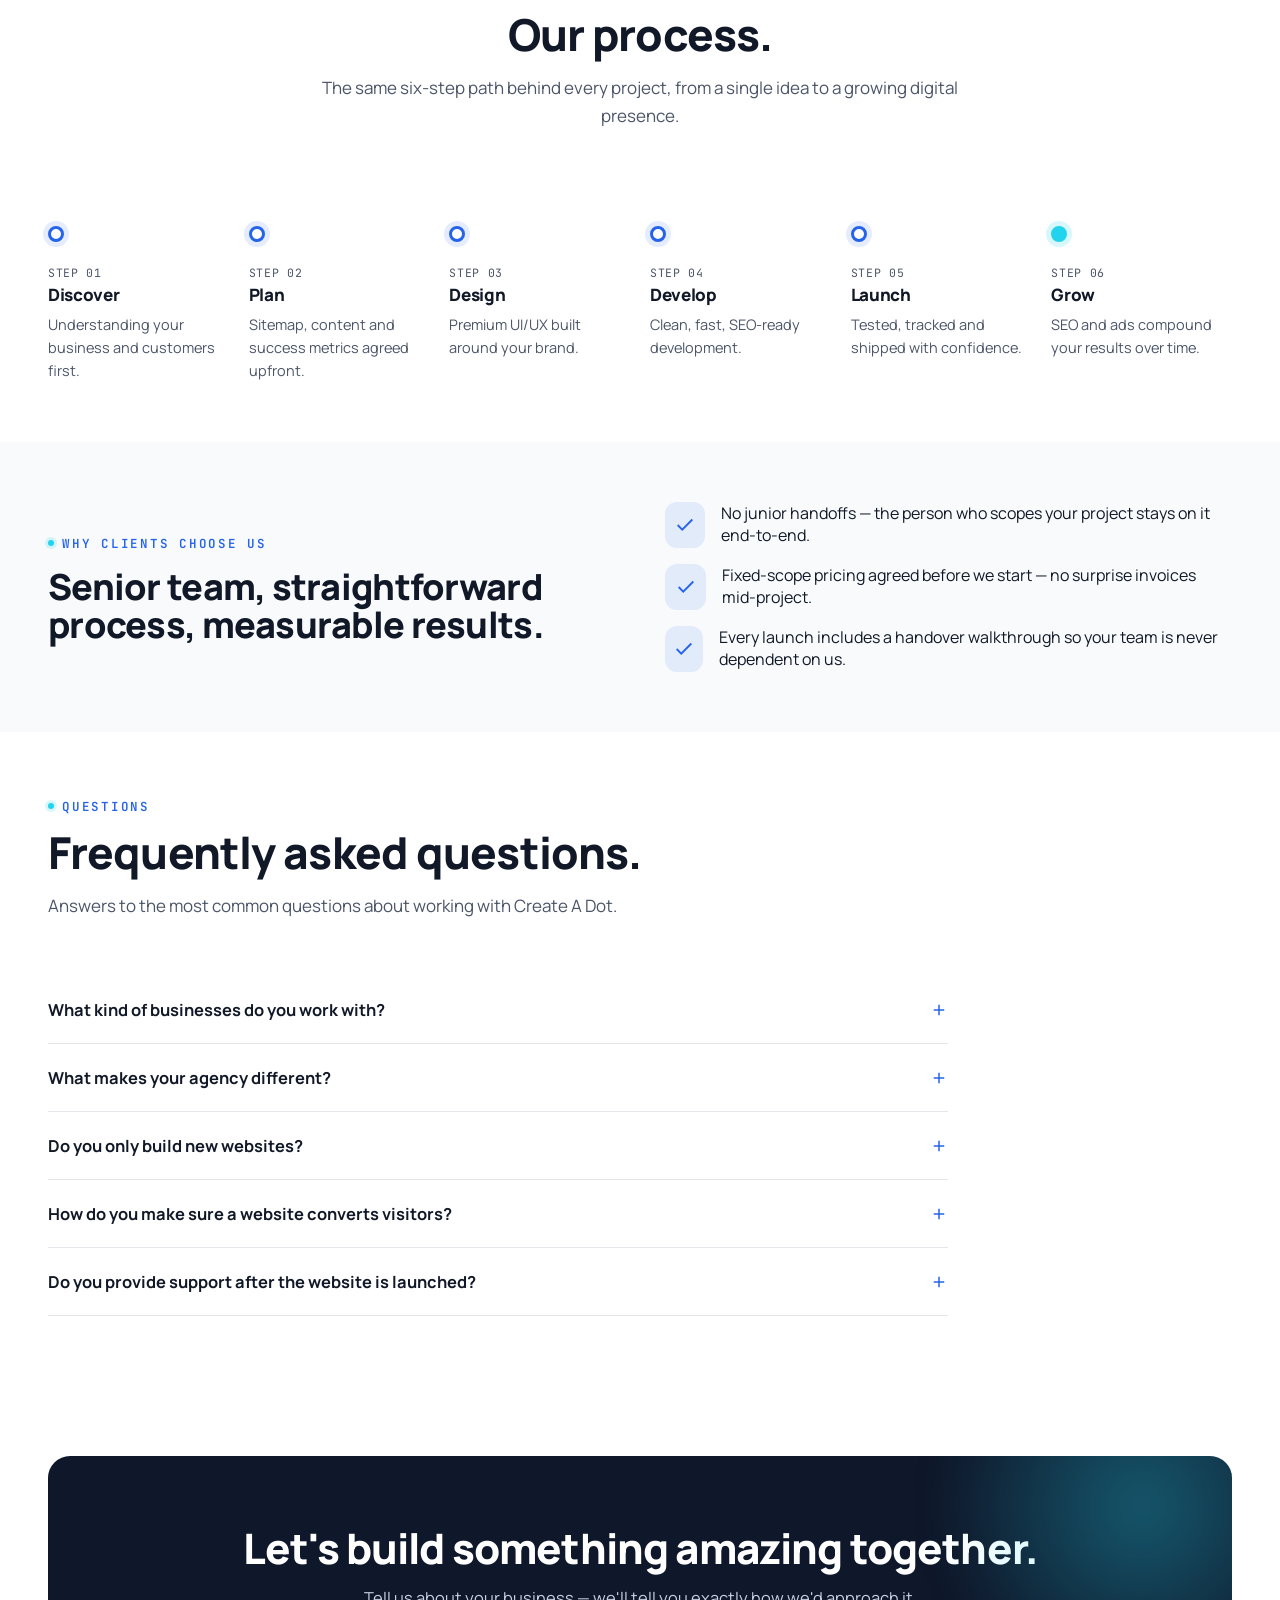
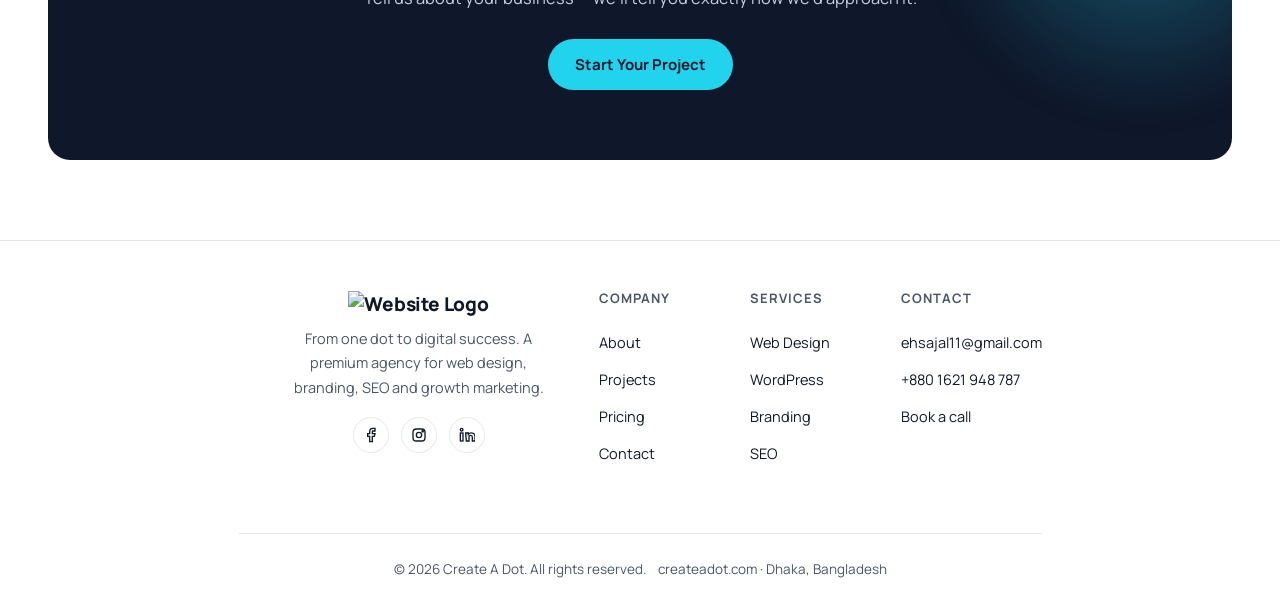
==== commit f0ee1ed7: "logo change" ====
--- a/about/index.html
+++ b/about/index.html
@@ -113,11 +113,8 @@
 <header class="navbar">
   <div class="container nav-inner">
     <a href="/" class="brand">
-      <svg class="brand-mark" viewBox="0 0 32 32" fill="none" xmlns="http://www.w3.org/2000/svg" aria-hidden="true">
-        <path d="M27 8.5C24.6 5.6 20.9 4 17 4 9.8 4 4 9.8 4 17s5.8 13 13 13c3.9 0 7.6-1.6 10-4.5"  stroke-width="3.2" stroke-linecap="round"/>
-        <circle cx="24" cy="17" r="4" fill="#2563EB"/>
-      </svg>
-      Create A Dot
+      <img src="img/logo-light.png" alt="Website Logo" class="logo light-logo" />
+      <img src="img/logo-dark.png" alt="Website Logo" class="logo dark-logo" />
     </a>
     <nav class="nav-links" aria-label="Primary">
       <a href="/">Home</a>
@@ -289,11 +286,8 @@
     <div class="footer-grid">
       <div class="footer-brand">
         <a href="/" class="brand">
-          <svg class="brand-mark" viewBox="0 0 32 32" fill="none" xmlns="http://www.w3.org/2000/svg" aria-hidden="true">
-            <path d="M27 8.5C24.6 5.6 20.9 4 17 4 9.8 4 4 9.8 4 17s5.8 13 13 13c3.9 0 7.6-1.6 10-4.5" stroke="currentColor" stroke-width="3.2" stroke-linecap="round"/>
-            <circle cx="24" cy="17" r="4" fill="#2563EB"/>
-          </svg>
-          Create A Dot
+          <img src="img/logo-light.png" alt="Website Logo" class="logo light-logo" />
+          <img src="img/logo-dark.png" alt="Website Logo" class="logo dark-logo" />
         </a>
         <p>From one dot to digital success. A premium agency for web design, branding, SEO and growth marketing.</p>
         <div class="footer-social">
--- a/css/style.css
+++ b/css/style.css
@@ -45,8 +45,33 @@
   --shadow-lg: 0 24px 60px rgba(0,0,0,.5);
 }
 
-html.dark .brand-mark {
-  stroke: #ffffff;  /* White in dark theme */
+
+.dark-logo {
+  display: none;
+}
+.light-logo {
+  display: block;
+}
+
+.logo {
+  width: 100%;
+  max-width: 160px; /* Limits maximum desktop size */
+  height: auto;     /* Maintains original aspect ratio */
+}
+
+html.dark .light-logo {
+  display: none;  /* White in dark theme */
+}
+
+html.dark .dark-logo {
+  display: block;
+}
+
+
+@media (max-width: 450px) {
+  .logo {
+    max-width: 110px; /* Shrinks logo on mobile devices */
+  }
 }
 
 *,*::before,*::after{ box-sizing:border-box; }
@@ -396,13 +421,13 @@
 }
 
 /* ---------- Footer ---------- */
-footer{display: flex; flex-direction: column; border-top:1px solid var(--border); padding:50px 0 34px; }
-.footer-grid{ display:flex; flex-wrap: wrap; align-items:center; align-self:center;}
-.footer-menu{ display:grid; grid-template-columns:1fr 1fr 1fr; justify-items:center; gap:24px; }
+footer{display: flex; flex-direction: column; border-top:1px solid var(--border); padding:50px 0 30px; }
+.footer-grid{ display:flex; justify-content: content; justify-content: space-between;}
+.footer-menu{ display:grid; grid-template-columns:1fr 1fr 1fr; justify-items:space-between; gap:10px; }
+@media (max-width:900px){ .footer-grid{ flex-direction: column; }}
 @media (max-width:400px){ .footer-menu{ grid-template-columns:1fr 1fr 1fr;}}
-@media (max-width:900px){ .footer-grid{ flex-direction: column; }}
 @media (max-width:400px){ .footer-grid{flex-wrap: 1:} }
-.footer-brand{ display:flex; flex-direction:column; align-items:center; margin-bottom:24px; }
+.footer-brand{ display:flex; flex-direction:column; align-items:center; margin-bottom:24px; padding:0 40px; }
 .footer-brand p{ margin-top:10px; color:var(--text-soft); font-size:14.5px; line-height:1.7; max-width:280px; text-align:center;}
 .footer-col{ display:flex; flex-direction:column; gap:6px; }
 .footer-col h4{ font-size:13px; text-transform:uppercase; letter-spacing:.08em; color:var(--text-soft); font-weight:700; margin-bottom:16px; }
@@ -480,13 +505,21 @@
   background:var(--bg); color:var(--text); font-family:var(--font); font-size:14.5px;
 }
 .field input:focus, .field select:focus, .field textarea:focus{ outline:2px solid var(--blue); outline-offset:1px; }
+
+
 .map-placeholder{
-  margin-top:26px; border-radius:var(--radius-lg); border:1px solid var(--border);
-  height:220px; background:
+  margin-top:26px; border-radius:var(--radius-lg); border:1px solid var(--border); width:100%; height:300px;
+ background:
     linear-gradient(var(--gray-light),var(--gray-light)),
     repeating-linear-gradient(0deg, transparent, transparent 23px, var(--border) 24px),
     repeating-linear-gradient(90deg, transparent, transparent 23px, var(--border) 24px);
   display:flex; align-items:center; justify-content:center; color:var(--text-soft); font-family:var(--mono); font-size:13px;
+}
+
+.map-placeholder iframe {
+  width: 100%;
+  height: 100%;
+  border: 0;
 }
 
 /* ---------- Projects ---------- */
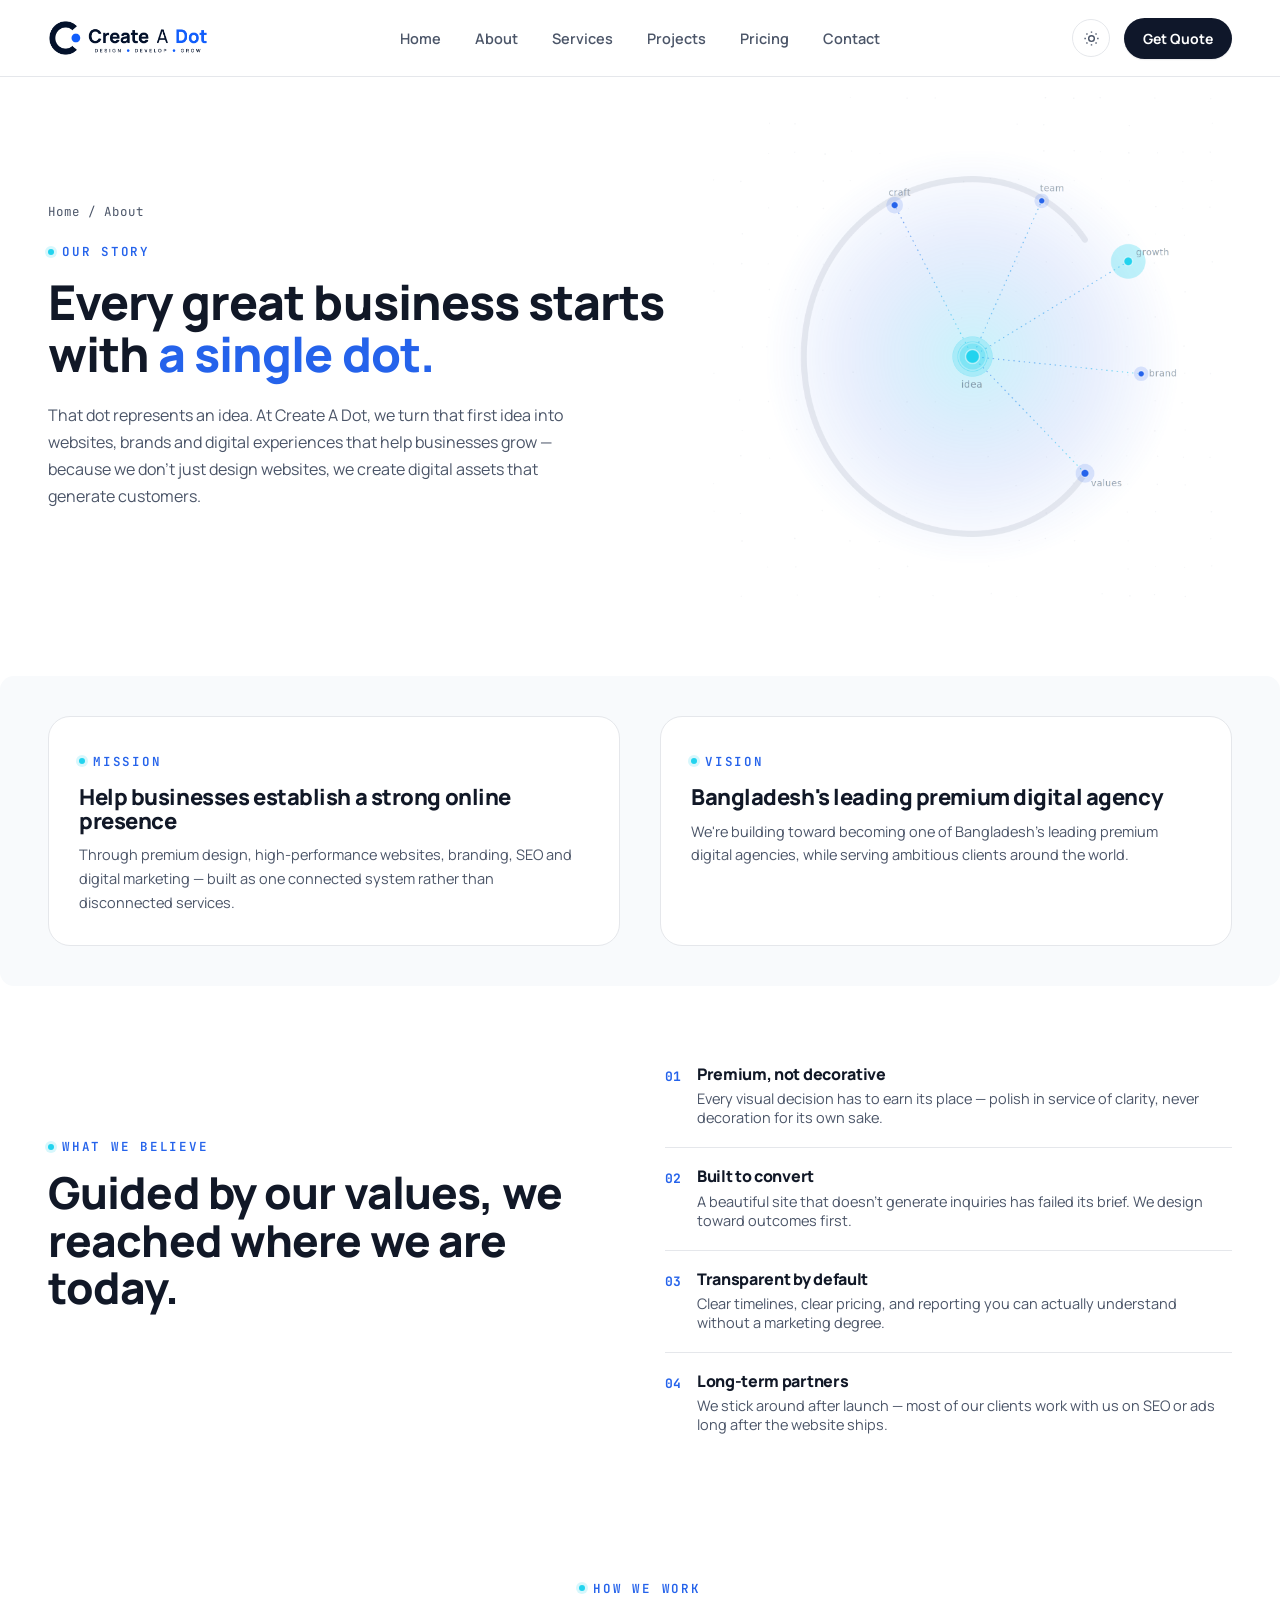
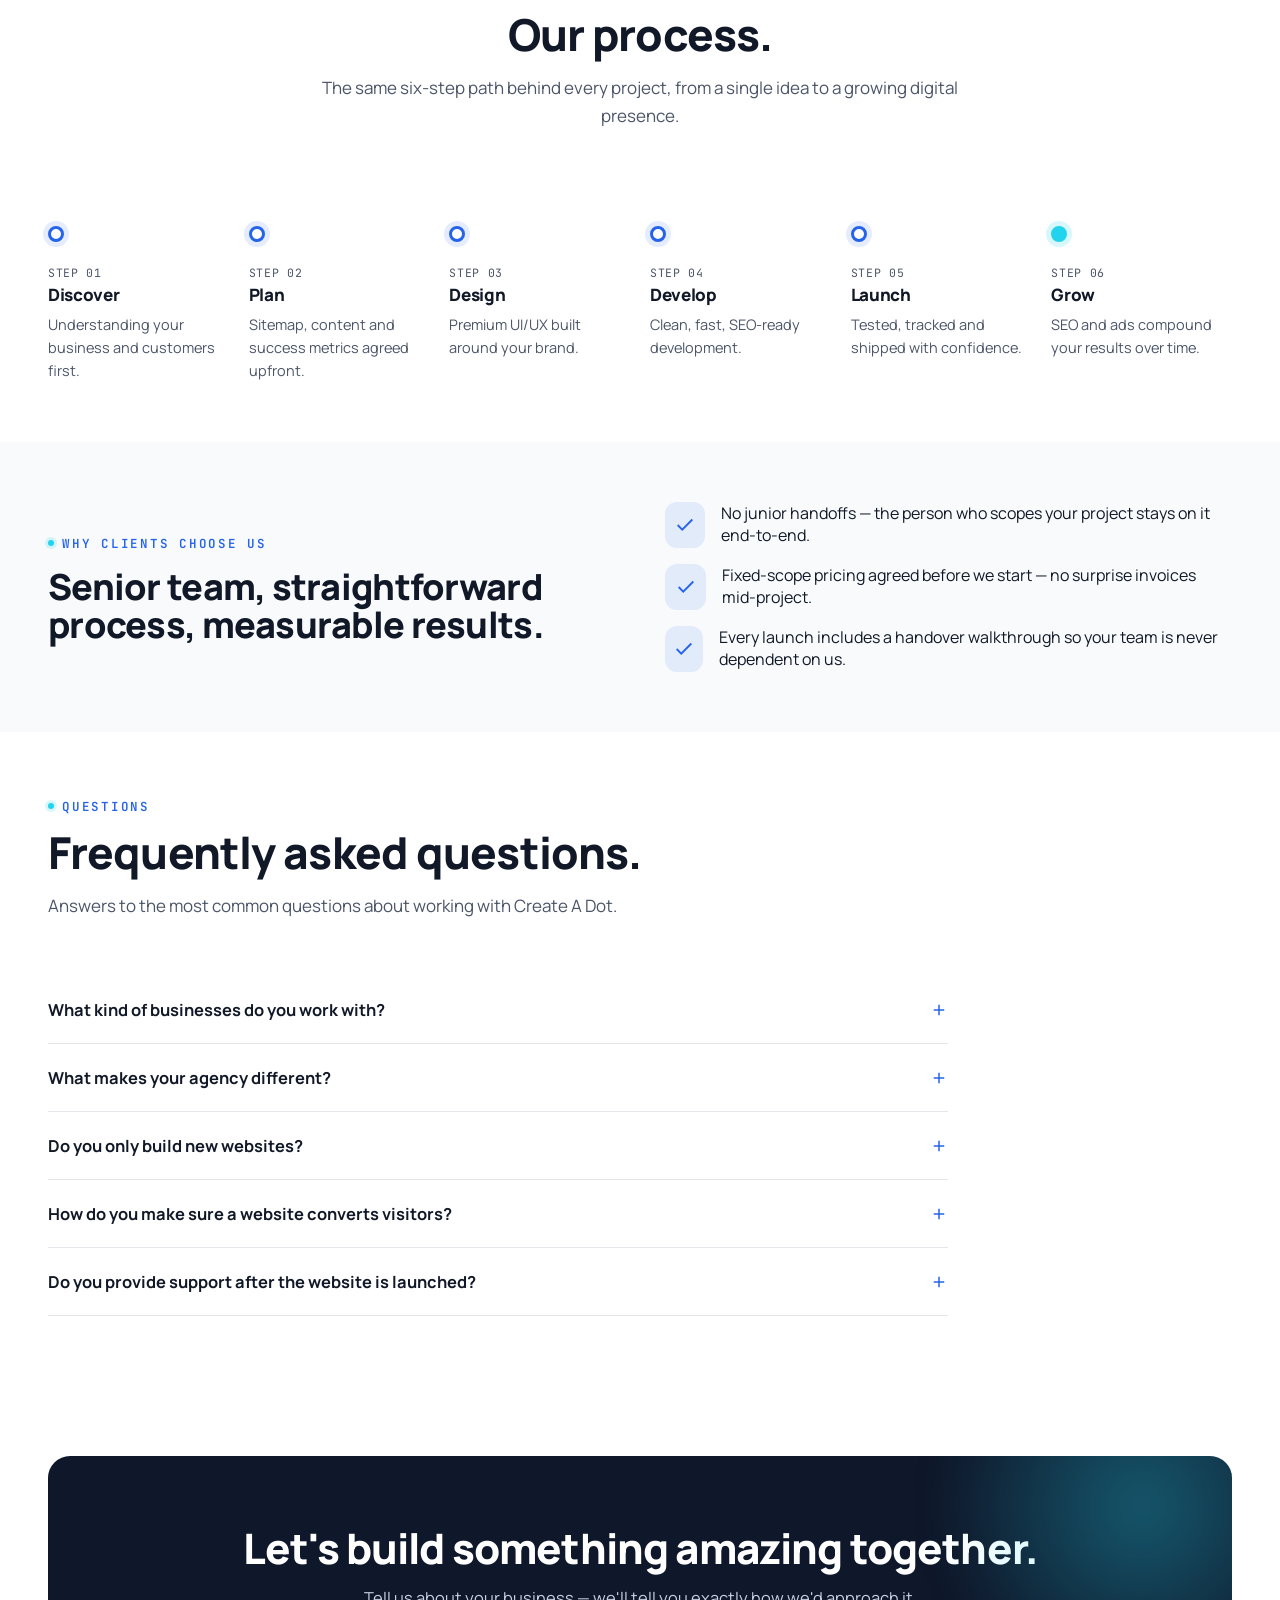
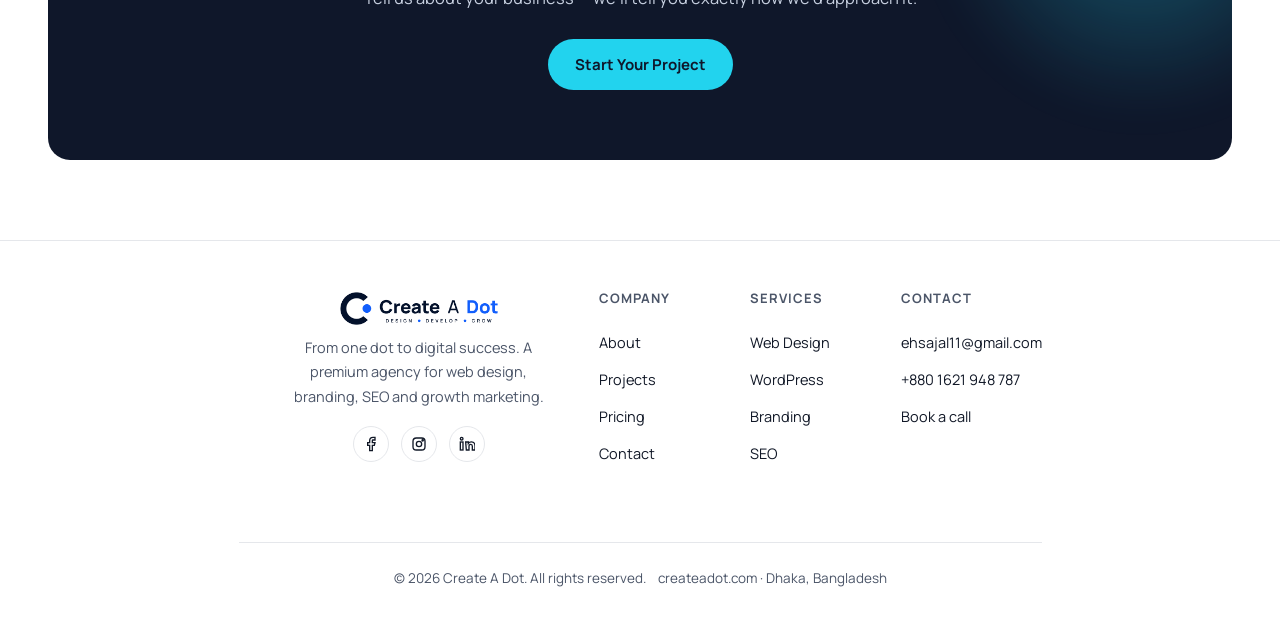
==== commit 89276906: "logo alter text" ====
--- a/about/index.html
+++ b/about/index.html
@@ -113,8 +113,8 @@
 <header class="navbar">
   <div class="container nav-inner">
     <a href="/" class="brand">
-      <img src="img/logo-light.png" alt="Website Logo" class="logo light-logo" />
-      <img src="img/logo-dark.png" alt="Website Logo" class="logo dark-logo" />
+      <img src="/img/logo-light.png" alt="Create A Dot Logo" class="logo light-logo" />
+      <img src="/img/logo-dark.png" alt="Create A Dot Logo" class="logo dark-logo" />
     </a>
     <nav class="nav-links" aria-label="Primary">
       <a href="/">Home</a>
@@ -286,8 +286,8 @@
     <div class="footer-grid">
       <div class="footer-brand">
         <a href="/" class="brand">
-          <img src="img/logo-light.png" alt="Website Logo" class="logo light-logo" />
-          <img src="img/logo-dark.png" alt="Website Logo" class="logo dark-logo" />
+          <img src="/img/logo-light.png" alt="Create A Dot Logo" class="logo light-logo" />
+          <img src="/img/logo-dark.png" alt="Create A Dot Logo" class="logo dark-logo" />
         </a>
         <p>From one dot to digital success. A premium agency for web design, branding, SEO and growth marketing.</p>
         <div class="footer-social">
